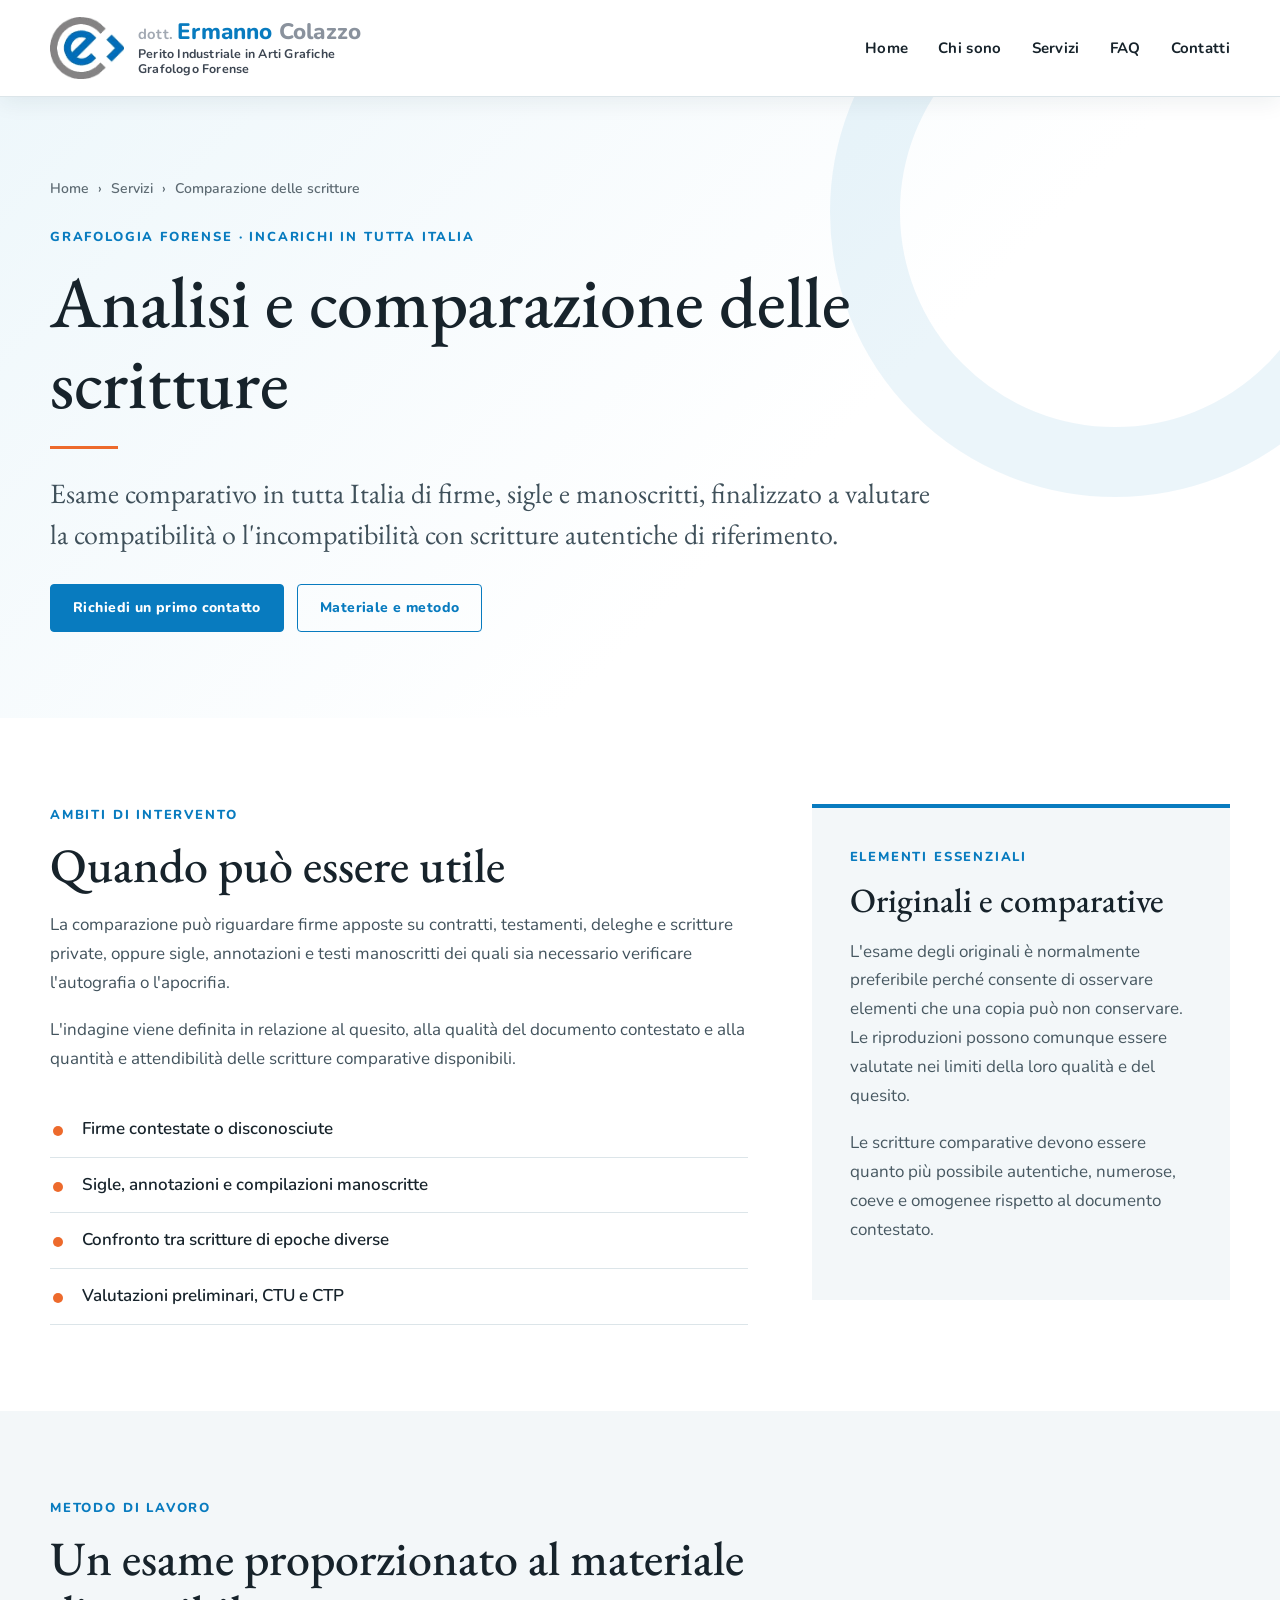
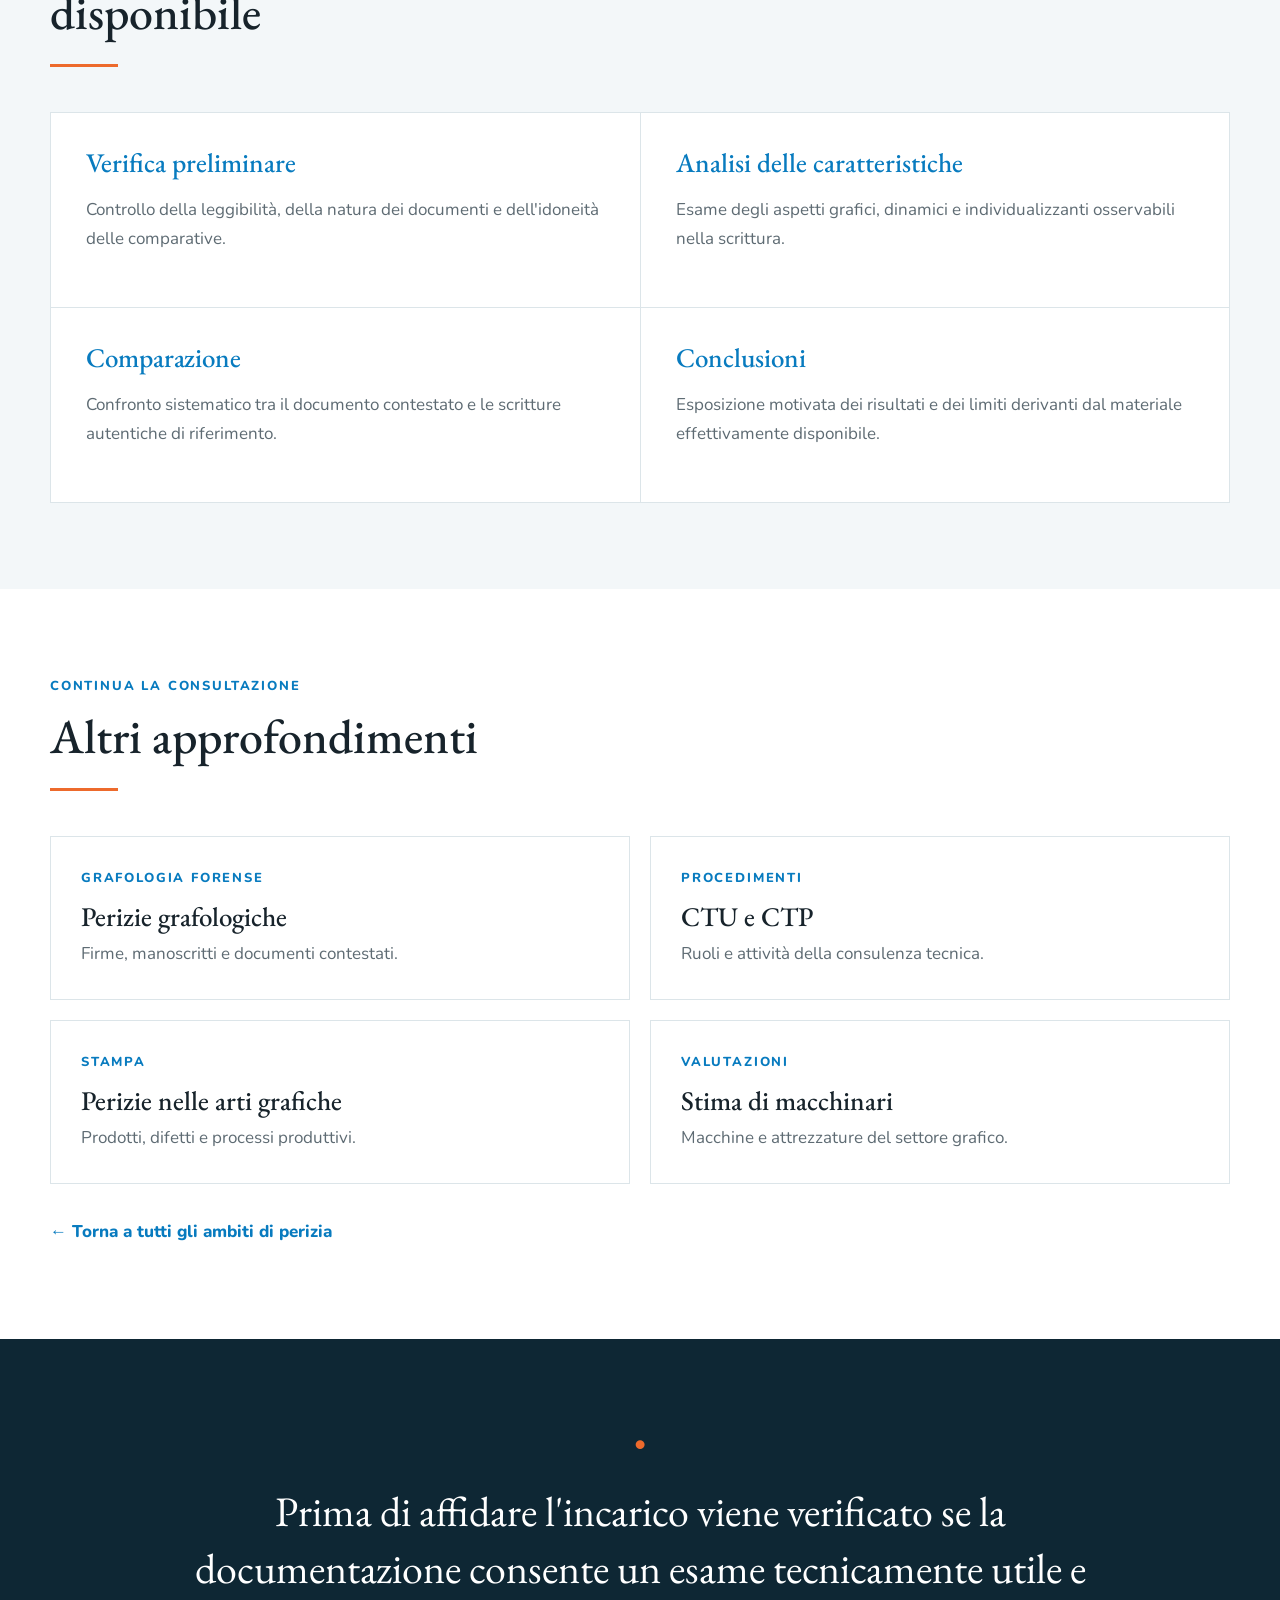
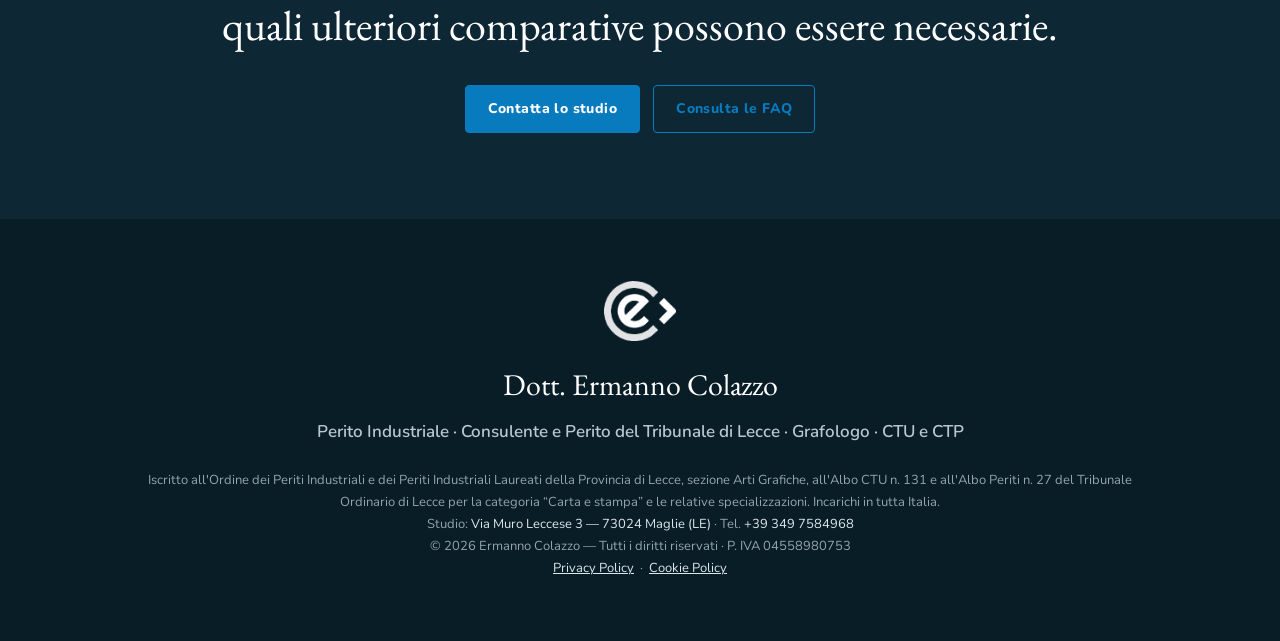
==== comparazione-scritture/index.html @ 45286169 "Aggiorna stile intestazione Comparazione" ====
<!doctype html>
<html lang="it">
<head>
  <meta charset="utf-8">
  <meta name="viewport" content="width=device-width, initial-scale=1">
  <meta name="robots" content="index, follow, max-image-preview:large">
  <title>Analisi e comparazione delle scritture in Italia | Ermanno Colazzo</title>
  <meta name="description" content="Analisi e comparazione di firme, sigle e manoscritti per verificare autografia o apocrifia. Incarichi giudiziari e stragiudiziali in tutta Italia.">
  <link rel="canonical" href="https://www.ermannocolazzo.it/comparazione-scritture/">
  <meta property="og:type" content="website"><meta property="og:site_name" content="Dott. Ermanno Colazzo"><meta property="og:locale" content="it_IT"><meta property="og:title" content="Analisi e comparazione delle scritture | Ermanno Colazzo"><meta property="og:description" content="Analisi di firme, sigle e manoscritti per verificare autografia o apocrifia. Incarichi in tutta Italia."><meta property="og:url" content="https://www.ermannocolazzo.it/comparazione-scritture/"><meta property="og:image" content="https://www.ermannocolazzo.it/social-card.png"><meta property="og:image:width" content="1200"><meta property="og:image:height" content="630"><meta name="twitter:card" content="summary_large_image"><meta name="twitter:title" content="Comparazione delle scritture | Ermanno Colazzo"><meta name="twitter:description" content="Analisi di firme, sigle e manoscritti per incarichi in tutta Italia."><meta name="twitter:image" content="https://www.ermannocolazzo.it/social-card.png">
  <link rel="preconnect" href="https://fonts.googleapis.com">
  <link rel="preconnect" href="https://fonts.gstatic.com" crossorigin>
  <link href="https://fonts.googleapis.com/css2?family=EB+Garamond:ital,wght@0,400;0,500;1,400&amp;family=Nunito:wght@300;400;500;600;700;800&amp;display=swap" rel="stylesheet">
  <link rel="stylesheet" href="/original.css?v=20260805-2">
  <link rel="stylesheet" href="/styles.css?v=20260816-1">

<script type="application/ld+json">
{"@context":"https://schema.org","@type":"Service","@id":"https://www.ermannocolazzo.it/comparazione-scritture/#service","name":"Analisi e comparazione delle scritture","description":"Analisi comparativa della grafia finalizzata all'identificazione dell'autore della scrittura e alla verifica di autografia o apocrifia di firme e manoscritti.","serviceType":"Comparazione delle scritture","provider":{"@id":"https://www.ermannocolazzo.it/#studio"},"areaServed":{"@type":"Country","name":"Italia"},"url":"https://www.ermannocolazzo.it/comparazione-scritture/","availableChannel":{"@type":"ServiceChannel","serviceUrl":"https://www.ermannocolazzo.it/#contatti"}}
</script>
<script type="application/ld+json">
{"@context":"https://schema.org","@type":"BreadcrumbList","itemListElement":[{"@type":"ListItem","position":1,"name":"Home","item":"https://www.ermannocolazzo.it/"},{"@type":"ListItem","position":2,"name":"Servizi","item":"https://www.ermannocolazzo.it/#servizi"},{"@type":"ListItem","position":3,"name":"Comparazione delle scritture","item":"https://www.ermannocolazzo.it/comparazione-scritture/"}]}
</script>
</head>
<body>
  <header id="site-header">
    <div class="container nav">
      <a href="/#home" class="brand">
        <img class="logo-emblem" src="/logo-emblem.png?v=20260805-13" alt="Logo Ermanno Colazzo" width="167" height="140">
        <span class="wordmark"><span class="l1"><span class="d">dott. </span><span class="e">Ermanno </span><span class="c">Colazzo</span></span><span class="l2">Perito Industriale in Arti Grafiche<span class="role-break">Grafologo Forense</span></span></span>
      </a>
      <nav class="menu" aria-label="Navigazione principale"><ul id="navmenu"><li><a href="/#home" onclick="closeMenu()">Home</a></li><li><a href="/#chi-sono" onclick="closeMenu()">Chi sono</a></li><li><a href="/#servizi" onclick="closeMenu()">Servizi</a></li><li><a href="/#faq" onclick="closeMenu()">FAQ</a></li><li><a href="/#contatti" onclick="closeMenu()">Contatti</a></li></ul></nav>
      <button class="menu-btn" type="button" aria-label="Menu" onclick="document.getElementById('navmenu').classList.toggle('open')">☰</button>
    </div>
  </header>

  <main>
    <section class="subpage-hero">
      <div class="container">
        <nav class="breadcrumbs" aria-label="Percorso"><a href="/#home">Home</a><span aria-hidden="true">›</span><a href="/#servizi">Servizi</a><span aria-hidden="true">›</span><span aria-current="page">Comparazione delle scritture</span></nav>
        <span class="kicker">Grafologia forense · Incarichi in tutta Italia</span>
        <h1>Analisi e comparazione delle scritture</h1>
        <div class="divider"></div>
        <p class="lead">Esame comparativo in tutta Italia di firme, sigle e manoscritti, finalizzato a valutare la compatibilità o l'incompatibilità con scritture autentiche di riferimento.</p>
        <div class="cta"><a class="btn solid" href="/#contatti">Richiedi un primo contatto</a><a class="btn" href="#metodo">Materiale e metodo</a></div>
      </div>
    </section>

    <section>
      <div class="container content-grid">
        <article>
          <span class="kicker">Ambiti di intervento</span>
          <h2>Quando può essere utile</h2>
          <p>La comparazione può riguardare firme apposte su contratti, testamenti, deleghe e scritture private, oppure sigle, annotazioni e testi manoscritti dei quali sia necessario verificare l'autografia o l'apocrifia.</p>
          <p>L'indagine viene definita in relazione al quesito, alla qualità del documento contestato e alla quantità e attendibilità delle scritture comparative disponibili.</p>
          <ul class="evidence-list">
            <li>Firme contestate o disconosciute</li>
            <li>Sigle, annotazioni e compilazioni manoscritte</li>
            <li>Confronto tra scritture di epoche diverse</li>
            <li>Valutazioni preliminari, CTU e CTP</li>
          </ul>
        </article>
        <aside class="evidence-box">
          <span class="kicker">Elementi essenziali</span>
          <h2>Originali e comparative</h2>
          <p>L'esame degli originali è normalmente preferibile perché consente di osservare elementi che una copia può non conservare. Le riproduzioni possono comunque essere valutate nei limiti della loro qualità e del quesito.</p>
          <p>Le scritture comparative devono essere quanto più possibile autentiche, numerose, coeve e omogenee rispetto al documento contestato.</p>
        </aside>
      </div>
    </section>

    <section class="alt method-section" id="metodo">
      <div class="container">
        <div class="section-head"><span class="kicker">Metodo di lavoro</span><h2>Un esame proporzionato al materiale disponibile</h2><div class="divider"></div></div>
        <div class="method-list">
          <article class="method-item"><h3>Verifica preliminare</h3><p>Controllo della leggibilità, della natura dei documenti e dell'idoneità delle comparative.</p></article>
          <article class="method-item"><h3>Analisi delle caratteristiche</h3><p>Esame degli aspetti grafici, dinamici e individualizzanti osservabili nella scrittura.</p></article>
          <article class="method-item"><h3>Comparazione</h3><p>Confronto sistematico tra il documento contestato e le scritture autentiche di riferimento.</p></article>
          <article class="method-item"><h3>Conclusioni</h3><p>Esposizione motivata dei risultati e dei limiti derivanti dal materiale effettivamente disponibile.</p></article>
        </div>
      </div>
    </section>

    <section class="related-section">
      <div class="container">
        <div class="section-head"><span class="kicker">Continua la consultazione</span><h2>Altri approfondimenti</h2><div class="divider"></div></div>
        <div class="related-grid">
          <a class="related-card" href="/perizie-grafologiche/"><span class="kicker">Grafologia forense</span><h3>Perizie grafologiche</h3><p>Firme, manoscritti e documenti contestati.</p></a>
          <a class="related-card" href="/ctu-ctp/"><span class="kicker">Procedimenti</span><h3>CTU e CTP</h3><p>Ruoli e attività della consulenza tecnica.</p></a>
          <a class="related-card" href="/perizie-arti-grafiche/"><span class="kicker">Stampa</span><h3>Perizie nelle arti grafiche</h3><p>Prodotti, difetti e processi produttivi.</p></a>
          <a class="related-card" href="/stima-macchinari/"><span class="kicker">Valutazioni</span><h3>Stima di macchinari</h3><p>Macchine e attrezzature del settore grafico.</p></a>
        </div>
        <div class="services-back"><a href="/#servizi">← Torna a tutti gli ambiti di perizia</a></div>
      </div>
    </section>

    <section class="quote">
      <div class="container">
        <span class="q-mark">·</span>
        <blockquote>Prima di affidare l'incarico viene verificato se la documentazione consente un esame tecnicamente utile e quali ulteriori comparative possono essere necessarie.</blockquote>
        <div class="error-links" style="margin-top:30px"><a class="btn solid" href="/#contatti">Contatta lo studio</a><a class="btn" href="/faq/#grafologia">Consulta le FAQ</a></div>
      </div>
    </section>
  </main>

  <footer>
    <div class="container">
      <img class="logo-emblem-w" src="/logo-emblem-white.png?v=20260805-13" alt="Logo Ermanno Colazzo" width="167" height="140">
      <div class="fname">Dott. Ermanno Colazzo</div>
      <div class="frole">Perito Industriale · Consulente e Perito del Tribunale di Lecce · Grafologo · CTU e CTP</div>
      <div class="fnote">Iscritto all'Ordine dei Periti Industriali e dei Periti Industriali Laureati della Provincia di Lecce, sezione Arti Grafiche, all'Albo CTU n. 131 e all'Albo Periti n. 27 del Tribunale Ordinario di Lecce per la categoria “Carta e stampa” e le relative specializzazioni. Incarichi in tutta Italia.<br>Studio: <a href="https://www.google.com/maps/search/?api=1&amp;query=Ermanno%20Colazzo%20grafologo&amp;query_place_id=ChIJiRCCEhYWRBMRFMX5X6p7iag">Via Muro Leccese 3 — 73024 Maglie (LE)</a> · Tel. <a href="tel:+393497584968">+39 349 7584968</a><br>© 2026 Ermanno Colazzo — Tutti i diritti riservati · P. IVA 04558980753<br><a href="/privacy-policy/" style="text-decoration:underline">Privacy Policy</a> &nbsp;·&nbsp; <a href="/cookie-policy/" style="text-decoration:underline">Cookie Policy</a></div>
    </div>
  </footer>
  <script>function closeMenu(){document.getElementById('navmenu').classList.remove('open')}</script>
</body>
</html>
---- original.css ----
/* File di compatibilità: gli stili del sito sono definiti in styles.css. */
---- styles.css ----
:root{--ink:#17232b;--muted:#5e6b73;--blue:#087bbf;--blue-dark:#075f93;--orange:#ed6a2c;--paper:#fff;--soft:#f3f7f9;--line:#dce5e9;--max:1180px}
*{box-sizing:border-box}
html{scroll-behavior:smooth}
body{margin:0;color:var(--ink);background:var(--paper);font-family:"Nunito",Arial,sans-serif;font-size:17px;line-height:1.7}
a{color:inherit;text-decoration:none}
img{display:block;max-width:100%}
.container{width:min(calc(100% - 40px),var(--max));margin-inline:auto}
#site-header{position:sticky;top:0;z-index:20;background:rgba(255,255,255,.97);border-bottom:1px solid var(--line);box-shadow:0 5px 22px rgba(15,42,57,.07)}
.nav{min-height:96px;display:flex;align-items:center;justify-content:space-between;gap:28px}
.brand{display:flex;align-items:center;gap:14px;min-width:0}
.logo-emblem{width:74px;height:auto}
.wordmark{display:flex;flex-direction:column;font-family:"Nunito",Arial,sans-serif;line-height:1.12}
.wordmark .l1{font-family:"Nunito",Arial,sans-serif;font-size:clamp(.98rem,3vw,1.4rem);font-weight:800;letter-spacing:.2px;white-space:nowrap}
.wordmark .l1 .d{color:#a2a9b3;font-weight:700;font-size:.66em}
.wordmark .l1 .e{color:var(--blue)}
.wordmark .l1 .c{color:#8a929d}
.wordmark .l2{margin-top:2px;font-family:"Nunito",Arial,sans-serif;color:#3d4652;font-size:clamp(.6rem,1.7vw,.78rem);font-weight:700;letter-spacing:.2px;line-height:1.2;text-transform:none;white-space:normal;max-width:250px}
.wordmark .role-break{display:block}
.menu ul{display:flex;align-items:center;gap:30px;margin:0;padding:0;list-style:none}
.menu a{font-size:15px;font-weight:700;letter-spacing:.02em}
.menu a:hover{color:var(--blue)}
.menu-btn{display:none;border:1px solid var(--line);border-radius:8px;background:#fff;color:var(--ink);font-size:24px;line-height:1;padding:9px 12px}
main section{padding:86px 0}
.subpage-hero{position:relative;overflow:hidden;padding:80px 0 86px;background:linear-gradient(135deg,#eef7fb 0%,#fff 62%)}
.subpage-hero:after{content:"";position:absolute;right:-120px;top:-170px;width:430px;height:430px;border:70px solid rgba(8,123,191,.08);border-radius:50%}
.subpage-hero .container{position:relative;z-index:1}
.breadcrumbs{display:flex;flex-wrap:wrap;align-items:center;gap:9px;margin-bottom:25px;color:var(--muted);font-size:14px;font-weight:600}
.breadcrumbs a:hover{color:var(--blue)}
.kicker{display:block;margin-bottom:13px;color:var(--blue);font-size:13px;font-weight:800;letter-spacing:.14em;text-transform:uppercase}
h1,h2,h3{margin:0 0 18px;font-family:"EB Garamond",Georgia,serif;font-weight:500;line-height:1.12}
h1{max-width:900px;font-size:clamp(43px,6vw,72px)}
h2{font-size:clamp(32px,4vw,48px)}
h3{font-size:27px}
p{margin:0 0 18px}
.lead{max-width:890px;color:#3f505a;font-family:"EB Garamond",Georgia,serif;font-size:clamp(21px,2.4vw,28px);line-height:1.45}
.divider{width:68px;height:3px;margin:24px 0;background:var(--orange)}
.cta,.error-links{display:flex;flex-wrap:wrap;gap:13px;margin-top:30px}
.btn{display:inline-flex;align-items:center;justify-content:center;min-height:48px;padding:11px 22px;border:1px solid var(--blue);border-radius:4px;color:var(--blue);font-size:14px;font-weight:800;letter-spacing:.03em}
.btn:hover,.btn.solid{background:var(--blue);color:#fff}
.btn.solid:hover{background:var(--blue-dark)}
.content-grid{display:grid;grid-template-columns:minmax(0,1.25fr) minmax(300px,.75fr);gap:64px;align-items:start}
.content-grid article>p{color:#42535d}
.evidence-list{margin:28px 0 0;padding:0;list-style:none}
.evidence-list li{position:relative;margin:0;padding:13px 0 13px 32px;border-bottom:1px solid var(--line);font-weight:600}
.evidence-list li:before{content:"";position:absolute;left:3px;top:24px;width:10px;height:10px;border-radius:50%;background:var(--orange)}
.evidence-box{padding:38px;background:var(--soft);border-top:4px solid var(--blue)}
.evidence-box h2{font-size:34px}
.evidence-box p{color:#475861}
.alt{background:var(--soft)}
.section-head{max-width:770px;margin-bottom:45px}
.method-list{display:grid;grid-template-columns:repeat(2,minmax(0,1fr));gap:1px;background:var(--line);border:1px solid var(--line)}
.method-item{padding:35px;background:#fff}
.method-item h3{color:var(--blue)}
.method-item p{color:var(--muted)}
.related-section{padding-bottom:92px}
.related-grid{display:grid;grid-template-columns:repeat(2,minmax(0,1fr));gap:20px}
.related-card{display:block;padding:30px;border:1px solid var(--line);background:#fff;transition:transform .2s,border-color .2s,box-shadow .2s}
.related-card:hover{transform:translateY(-3px);border-color:#9fc9df;box-shadow:0 14px 30px rgba(20,62,83,.1)}
.related-card h3{margin-bottom:8px}
.related-card p{margin:0;color:var(--muted)}
.services-back{margin-top:34px;color:var(--blue);font-weight:800}
.quote{background:#0e2734;color:#fff;text-align:center}
.quote .container{max-width:900px}
.q-mark{display:block;color:var(--orange);font-family:Georgia,serif;font-size:75px;line-height:.5}
blockquote{margin:22px auto 0;font-family:"EB Garamond",Georgia,serif;font-size:clamp(27px,3.4vw,42px);line-height:1.35}
.quote .error-links{justify-content:center}
footer{padding:62px 0;background:#091d27;color:#dce7ec;text-align:center}
.logo-emblem-w{width:72px;height:auto;margin:0 auto 18px}
.fname{font-family:"EB Garamond",Georgia,serif;font-size:30px;color:#fff}
.frole{margin:8px auto 22px;color:#b8c8d0;font-weight:600}
.fnote{max-width:1000px;margin:auto;color:#91a5af;font-size:13px;line-height:1.7}
.fnote a{color:#dce7ec}
@media(max-width:820px){
  .nav{min-height:82px}.logo-emblem{width:58px}.wordmark .l1{font-size:22px}.wordmark .l2{font-size:10px}
  .menu-btn{display:block}.menu ul{display:none;position:absolute;left:0;right:0;top:82px;padding:18px 20px 24px;background:#fff;border-bottom:1px solid var(--line);box-shadow:0 16px 24px rgba(15,42,57,.1)}.menu ul.open{display:grid;gap:0}.menu li a{display:block;padding:11px 0;border-bottom:1px solid var(--line)}
  main section{padding:64px 0}.subpage-hero{padding:55px 0 65px}.content-grid{grid-template-columns:1fr;gap:38px}.method-list,.related-grid{grid-template-columns:1fr}.evidence-box{padding:28px}
}
@media(max-width:480px){.container{width:min(calc(100% - 28px),var(--max))}.wordmark .l2{display:block;font-size:.62rem}.logo-emblem{width:52px}.wordmark .l1{font-size:20px}h1{font-size:40px}.cta{align-items:stretch;flex-direction:column}.btn{width:100%}}
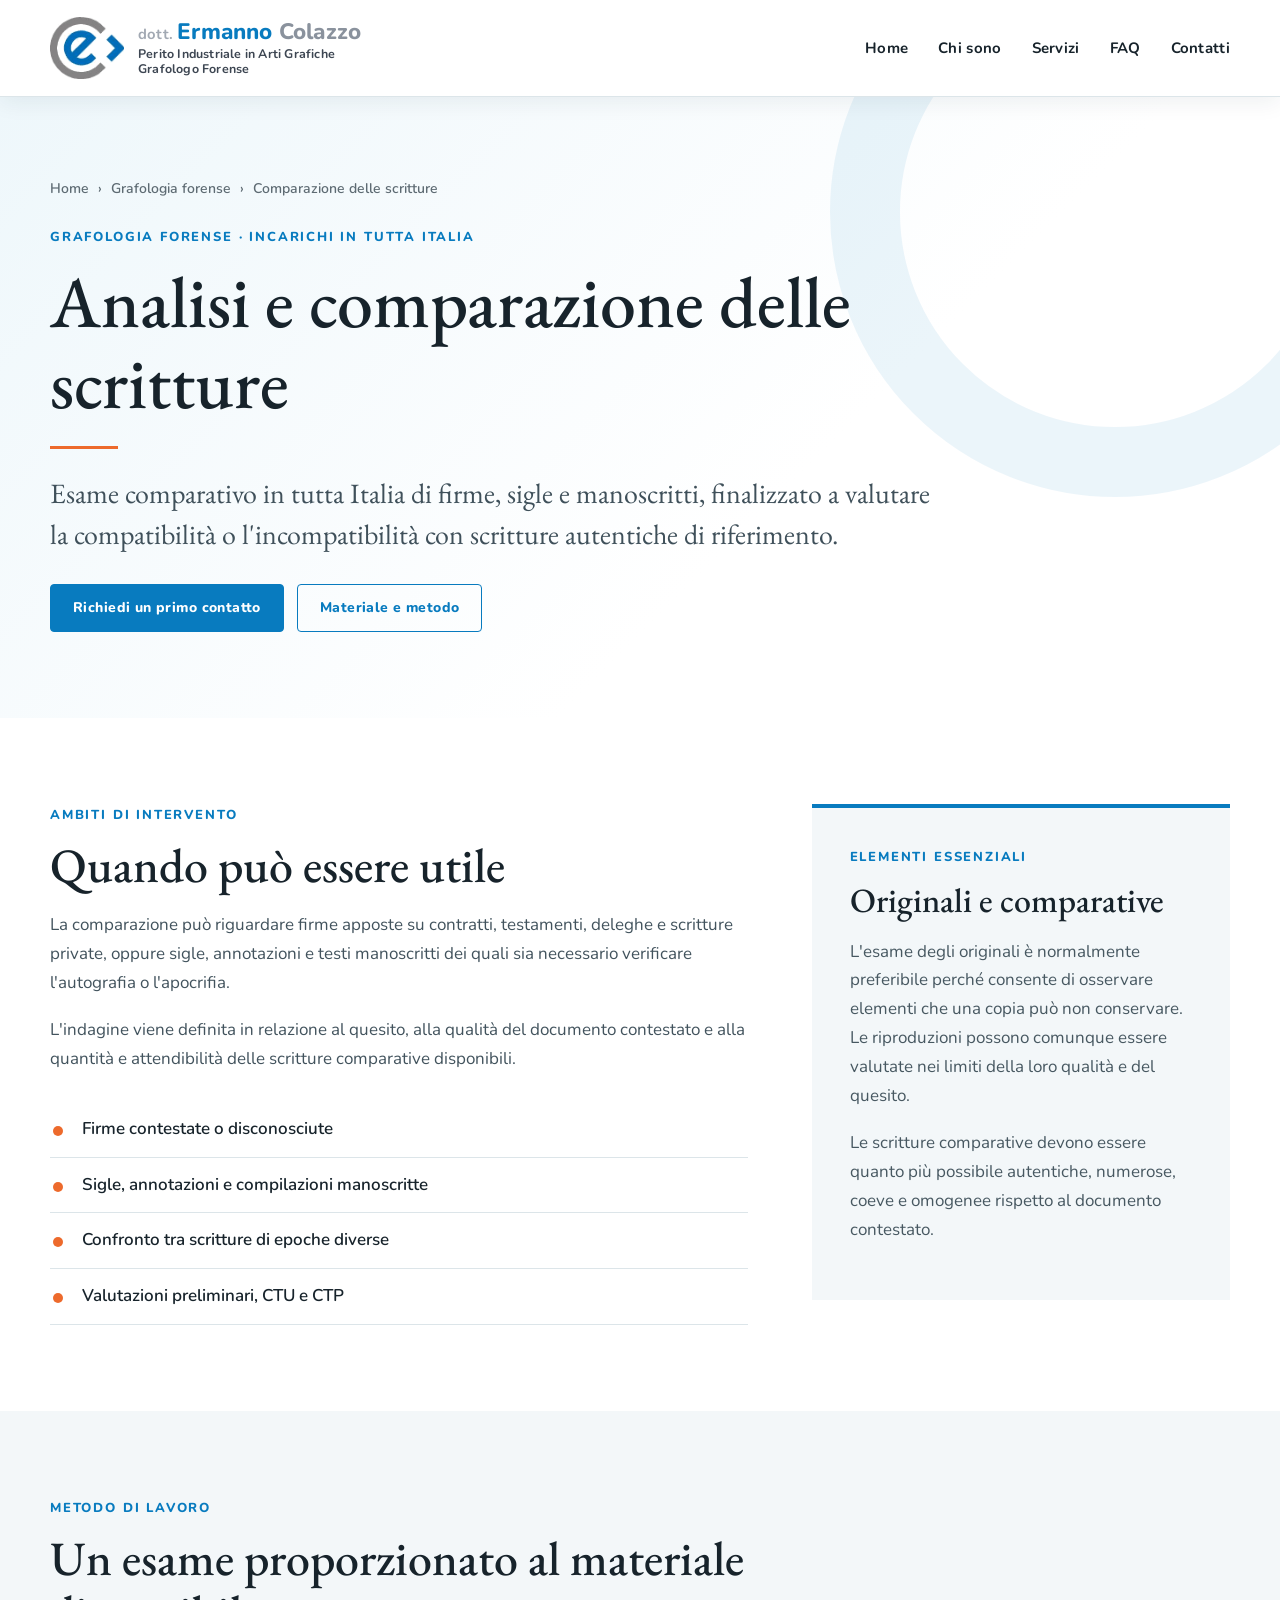
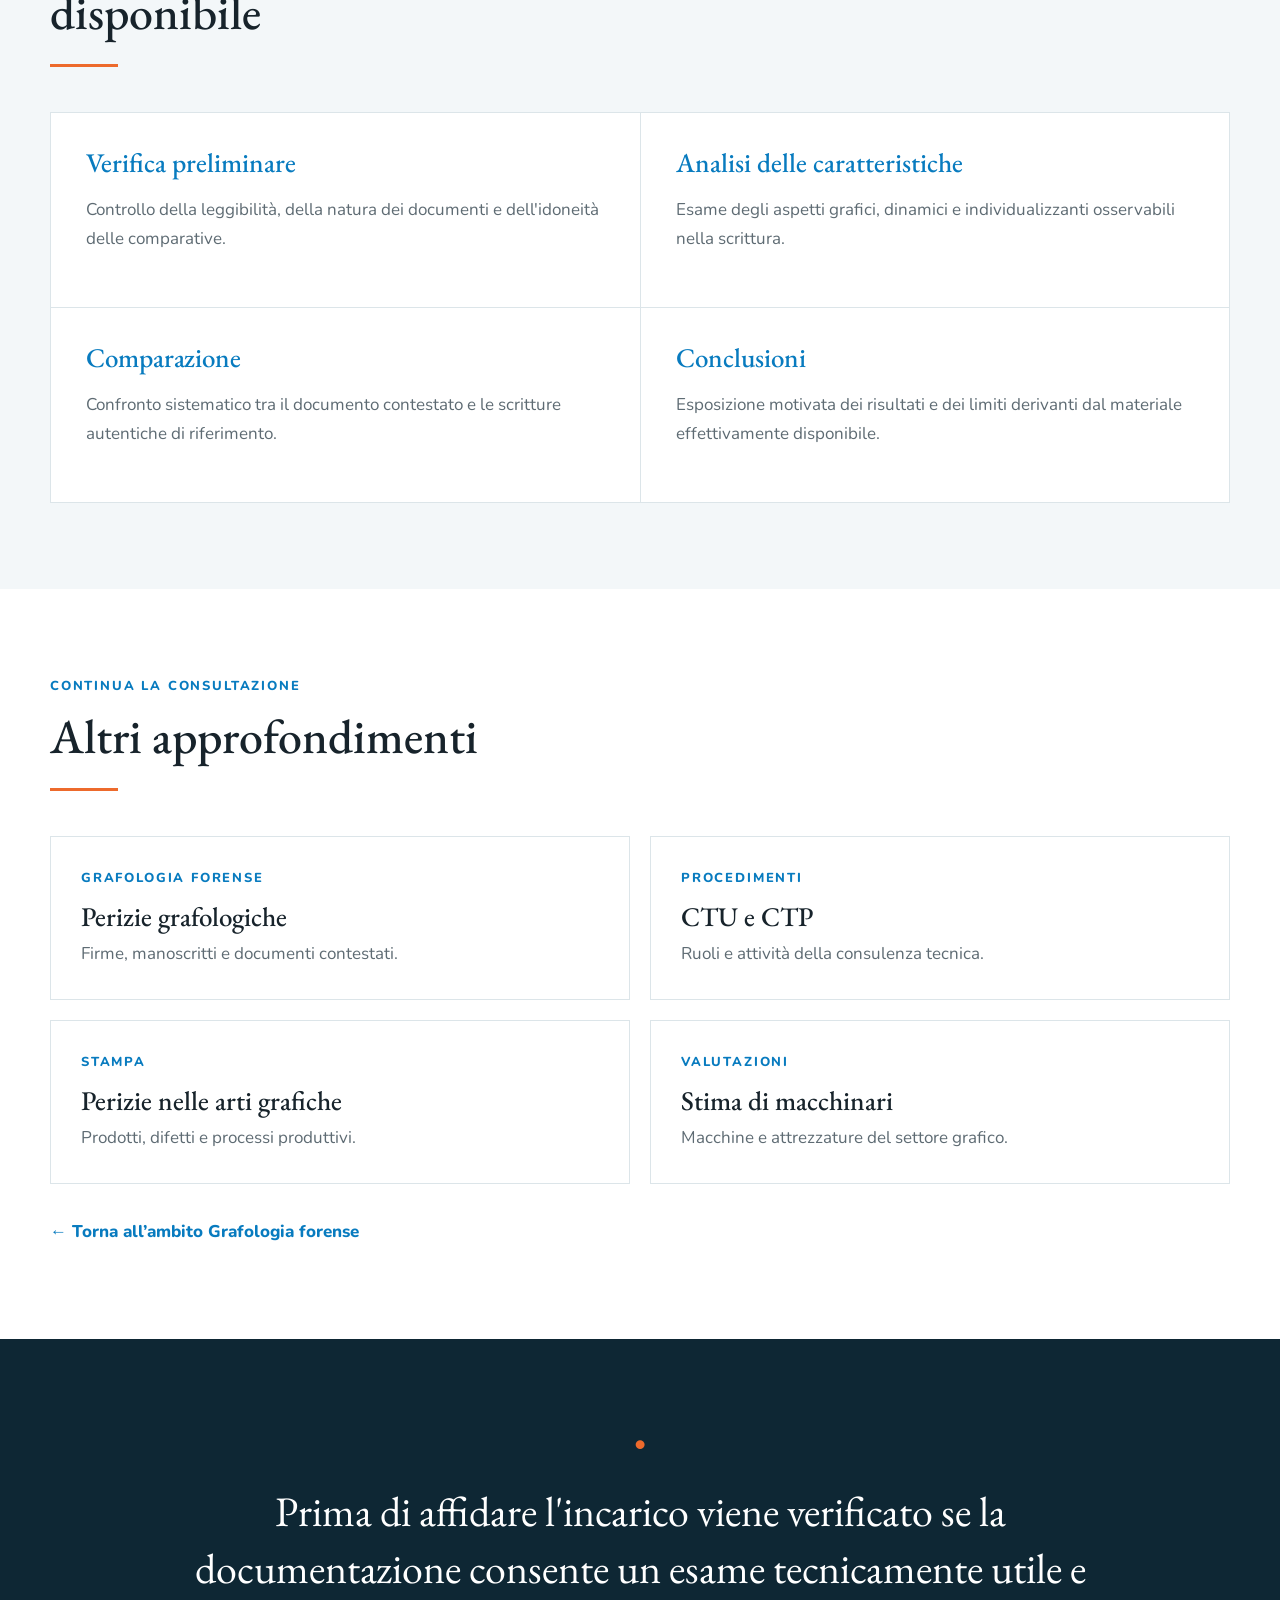
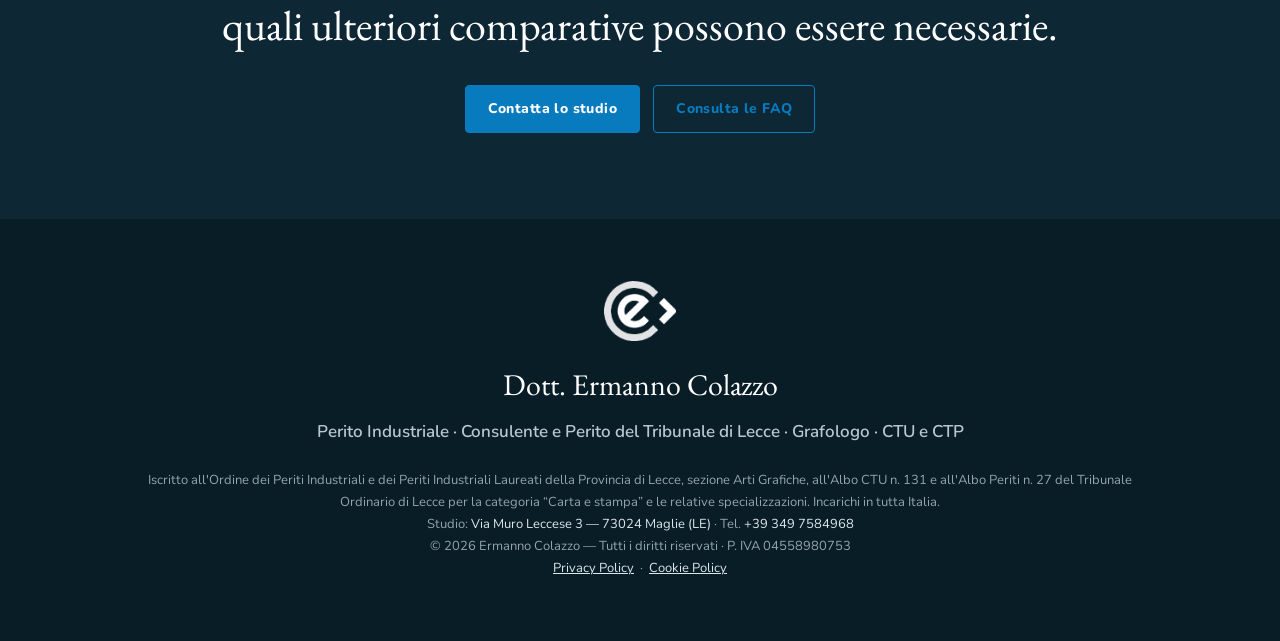
==== commit db341072: "Uniforma il ritorno alla Grafologia forense" ====
--- a/comparazione-scritture/index.html
+++ b/comparazione-scritture/index.html
@@ -18,7 +18,7 @@
 {"@context":"https://schema.org","@type":"Service","@id":"https://www.ermannocolazzo.it/comparazione-scritture/#service","name":"Analisi e comparazione delle scritture","description":"Analisi comparativa della grafia finalizzata all'identificazione dell'autore della scrittura e alla verifica di autografia o apocrifia di firme e manoscritti.","serviceType":"Comparazione delle scritture","provider":{"@id":"https://www.ermannocolazzo.it/#studio"},"areaServed":{"@type":"Country","name":"Italia"},"url":"https://www.ermannocolazzo.it/comparazione-scritture/","availableChannel":{"@type":"ServiceChannel","serviceUrl":"https://www.ermannocolazzo.it/#contatti"}}
 </script>
 <script type="application/ld+json">
-{"@context":"https://schema.org","@type":"BreadcrumbList","itemListElement":[{"@type":"ListItem","position":1,"name":"Home","item":"https://www.ermannocolazzo.it/"},{"@type":"ListItem","position":2,"name":"Servizi","item":"https://www.ermannocolazzo.it/#servizi"},{"@type":"ListItem","position":3,"name":"Comparazione delle scritture","item":"https://www.ermannocolazzo.it/comparazione-scritture/"}]}
+{"@context":"https://schema.org","@type":"BreadcrumbList","itemListElement":[{"@type":"ListItem","position":1,"name":"Home","item":"https://www.ermannocolazzo.it/"},{"@type":"ListItem","position":2,"name":"Grafologia forense","item":"https://www.ermannocolazzo.it/perizie-grafologiche/"},{"@type":"ListItem","position":3,"name":"Comparazione delle scritture","item":"https://www.ermannocolazzo.it/comparazione-scritture/"}]}
 </script>
 </head>
 <body>
@@ -36,7 +36,7 @@
   <main>
     <section class="subpage-hero">
       <div class="container">
-        <nav class="breadcrumbs" aria-label="Percorso"><a href="/#home">Home</a><span aria-hidden="true">›</span><a href="/#servizi">Servizi</a><span aria-hidden="true">›</span><span aria-current="page">Comparazione delle scritture</span></nav>
+        <nav class="breadcrumbs" aria-label="Percorso"><a href="/#home">Home</a><span aria-hidden="true">›</span><a href="/perizie-grafologiche/">Grafologia forense</a><span aria-hidden="true">›</span><span aria-current="page">Comparazione delle scritture</span></nav>
         <span class="kicker">Grafologia forense · Incarichi in tutta Italia</span>
         <h1>Analisi e comparazione delle scritture</h1>
         <div class="divider"></div>
@@ -89,7 +89,7 @@
           <a class="related-card" href="/perizie-arti-grafiche/"><span class="kicker">Stampa</span><h3>Perizie nelle arti grafiche</h3><p>Prodotti, difetti e processi produttivi.</p></a>
           <a class="related-card" href="/stima-macchinari/"><span class="kicker">Valutazioni</span><h3>Stima di macchinari</h3><p>Macchine e attrezzature del settore grafico.</p></a>
         </div>
-        <div class="services-back"><a href="/#servizi">← Torna a tutti gli ambiti di perizia</a></div>
+        <div class="services-back"><a href="/perizie-grafologiche/">← Torna all’ambito Grafologia forense</a></div>
       </div>
     </section>
 
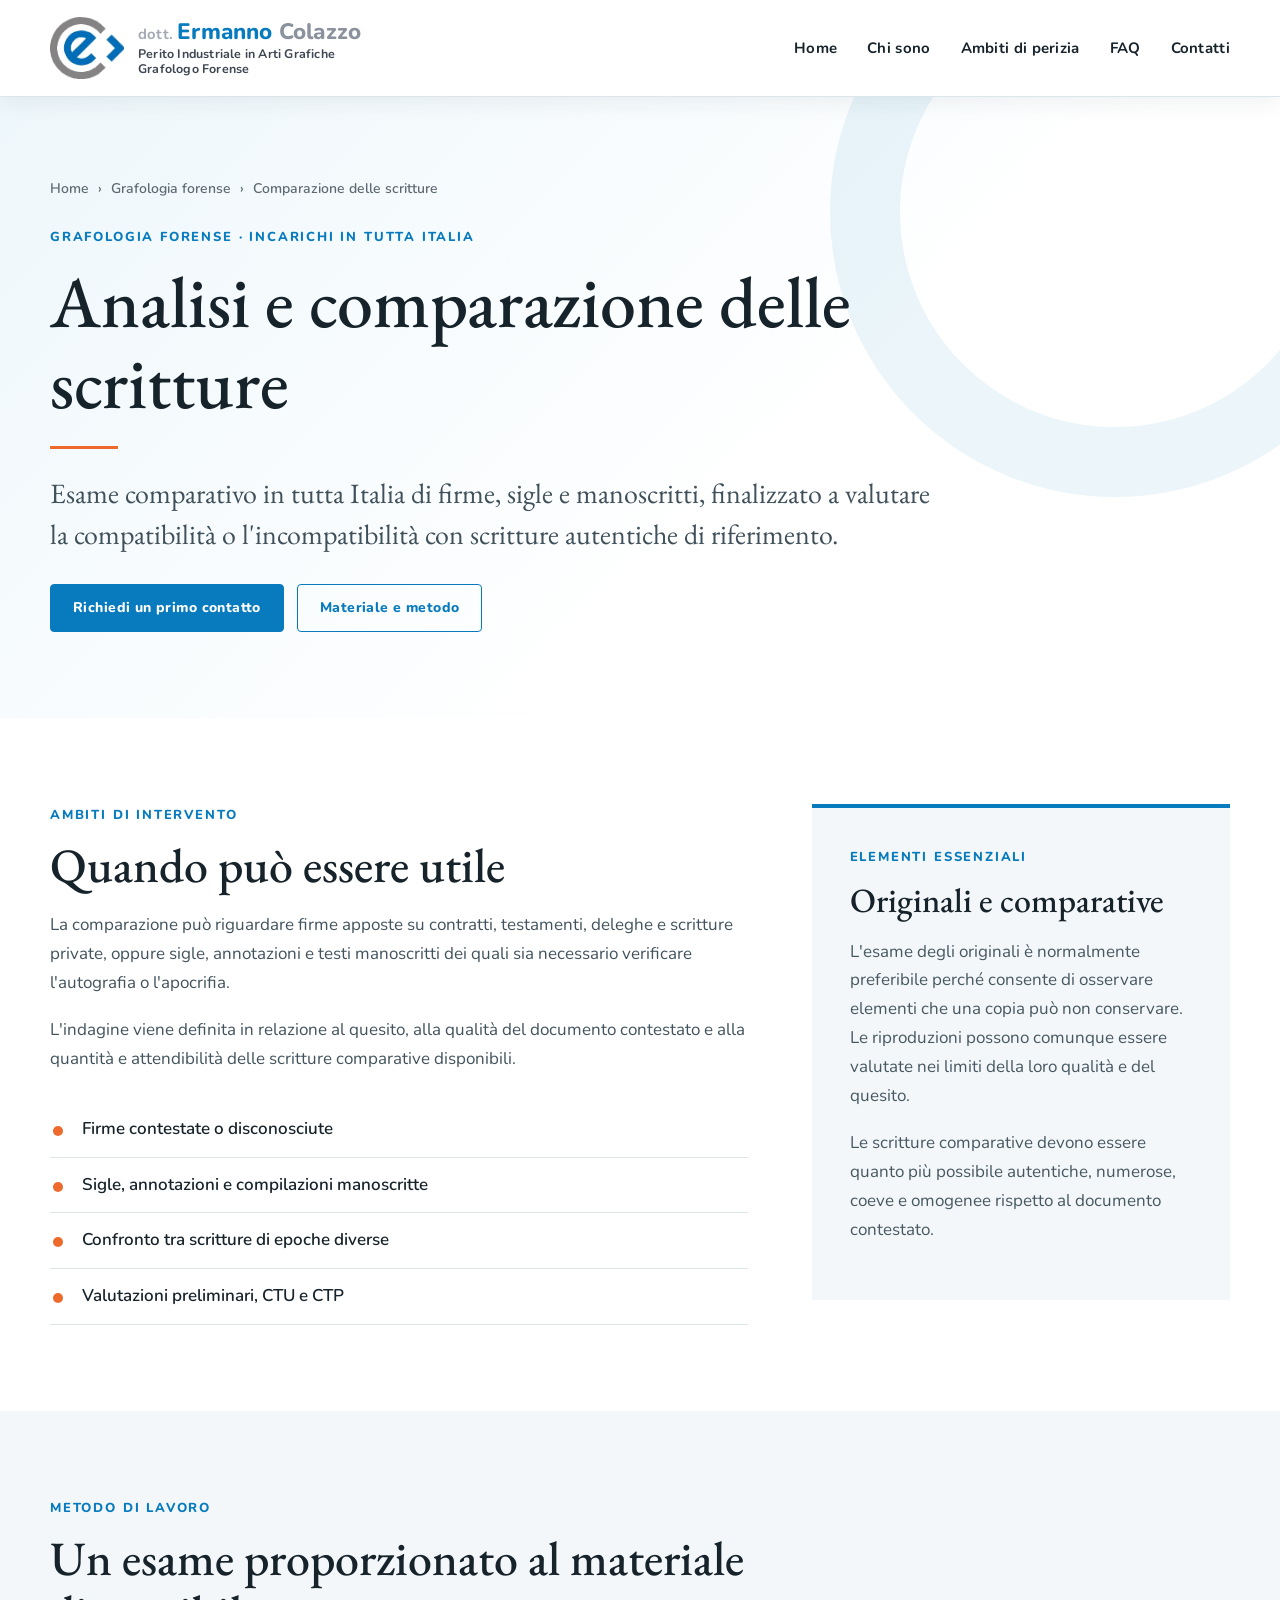
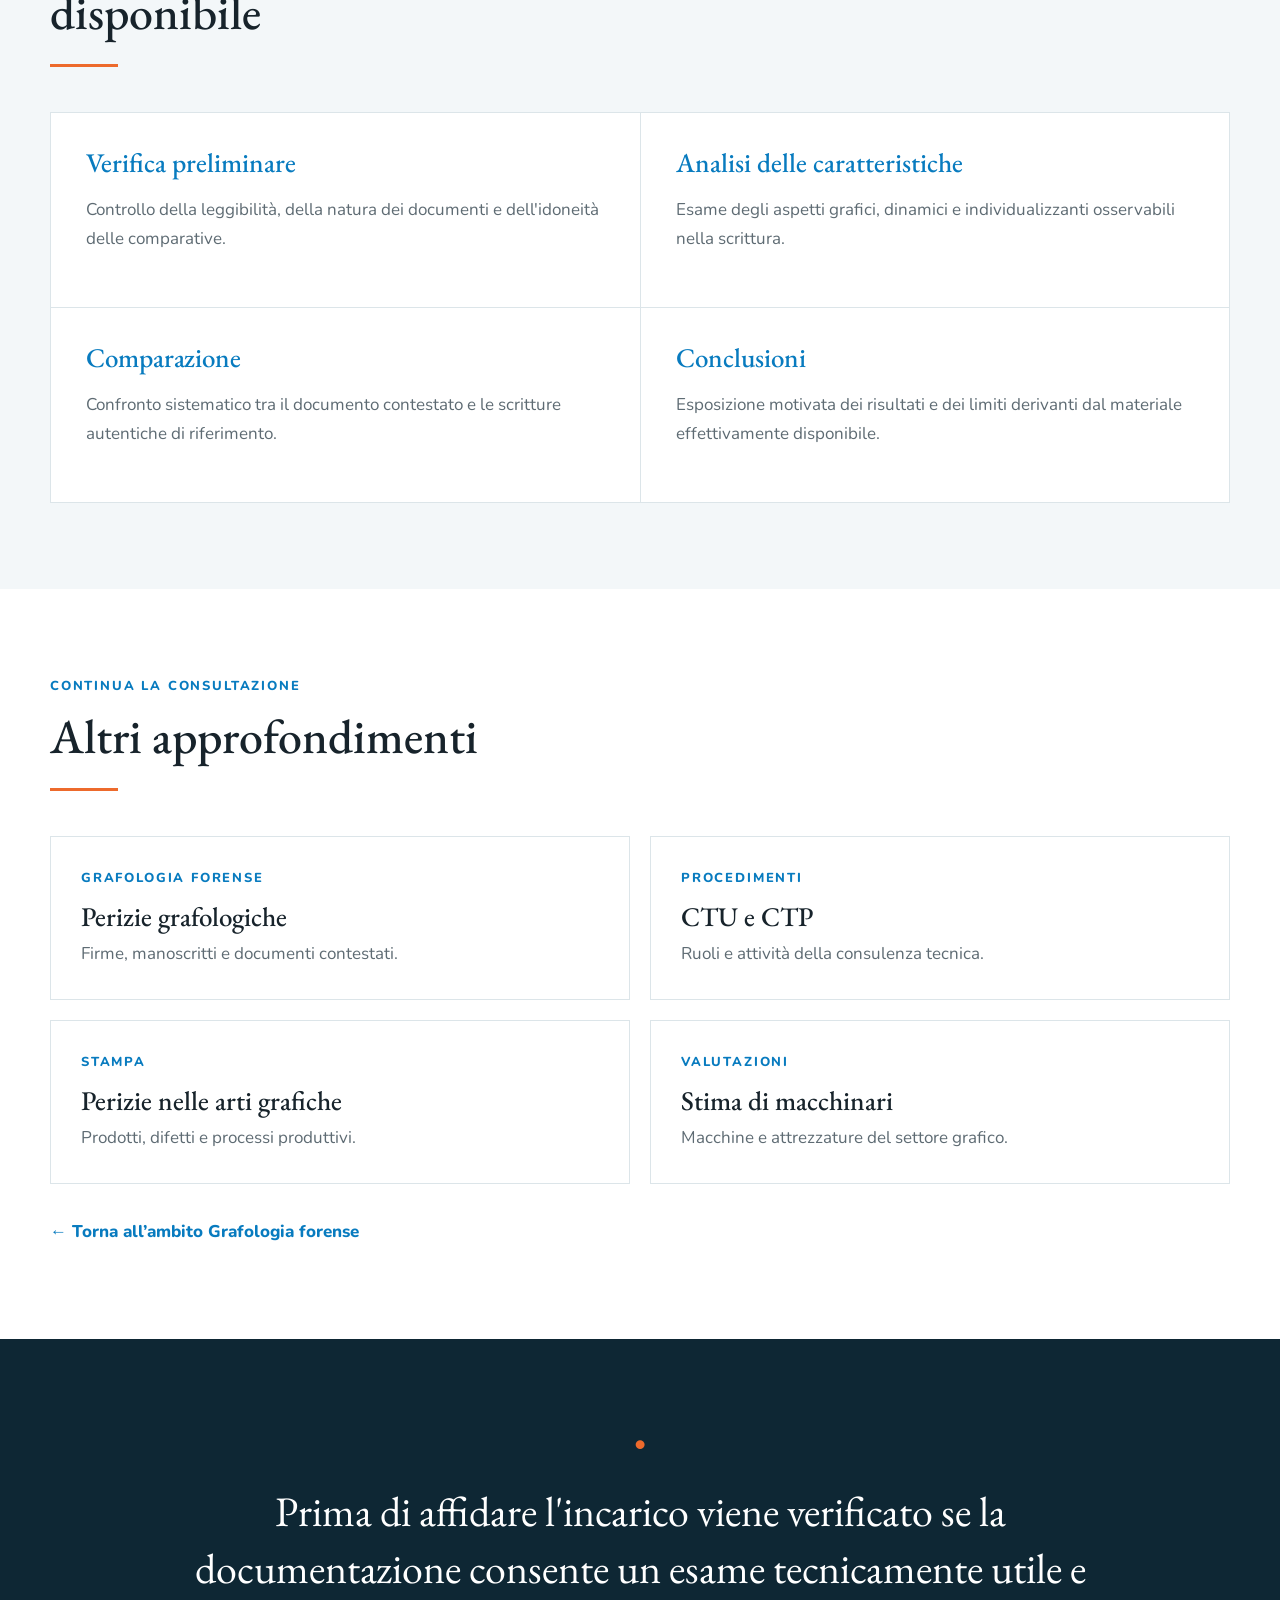
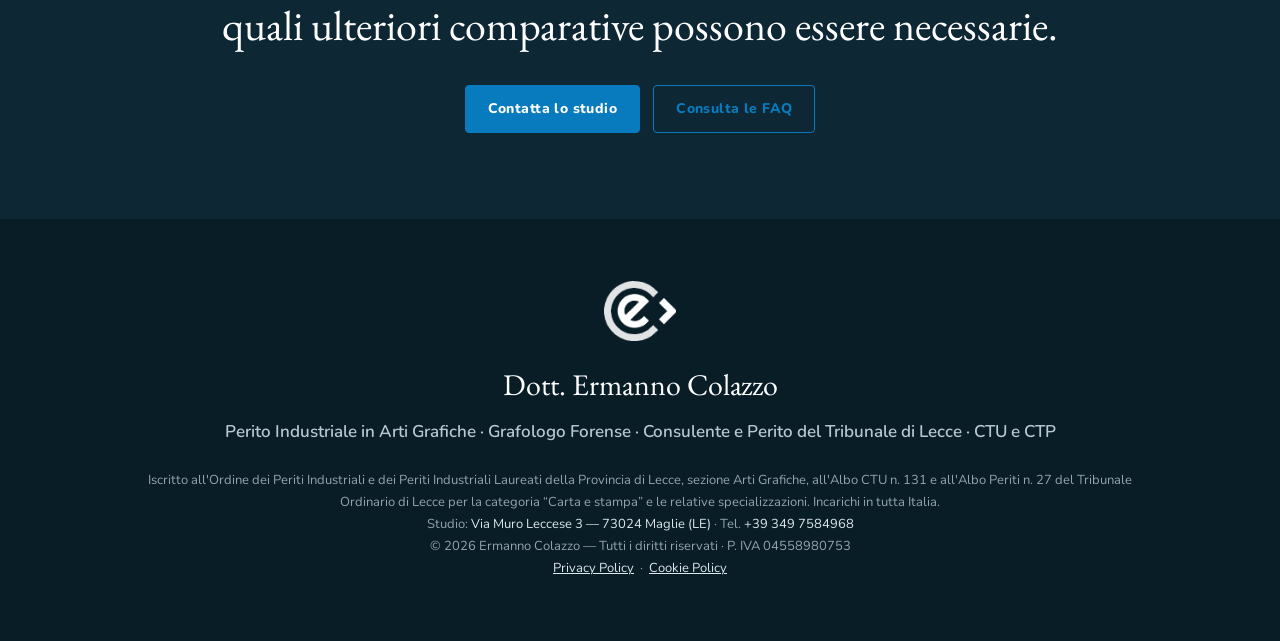
==== commit cbd70393: "Uniforma la navigazione nella pagina comparazione" ====
--- a/comparazione-scritture/index.html
+++ b/comparazione-scritture/index.html
@@ -28,7 +28,7 @@
         <img class="logo-emblem" src="/logo-emblem.png?v=20260805-13" alt="Logo Ermanno Colazzo" width="167" height="140">
         <span class="wordmark"><span class="l1"><span class="d">dott. </span><span class="e">Ermanno </span><span class="c">Colazzo</span></span><span class="l2">Perito Industriale in Arti Grafiche<span class="role-break">Grafologo Forense</span></span></span>
       </a>
-      <nav class="menu" aria-label="Navigazione principale"><ul id="navmenu"><li><a href="/#home" onclick="closeMenu()">Home</a></li><li><a href="/#chi-sono" onclick="closeMenu()">Chi sono</a></li><li><a href="/#servizi" onclick="closeMenu()">Servizi</a></li><li><a href="/#faq" onclick="closeMenu()">FAQ</a></li><li><a href="/#contatti" onclick="closeMenu()">Contatti</a></li></ul></nav>
+      <nav class="menu" aria-label="Navigazione principale"><ul id="navmenu"><li><a href="/#home" onclick="closeMenu()">Home</a></li><li><a href="/#chi-sono" onclick="closeMenu()">Chi sono</a></li><li><a href="/#ambiti-principali" onclick="closeMenu()">Ambiti di perizia</a></li><li><a href="/#faq" onclick="closeMenu()">FAQ</a></li><li><a href="/#contatti" onclick="closeMenu()">Contatti</a></li></ul></nav>
       <button class="menu-btn" type="button" aria-label="Menu" onclick="document.getElementById('navmenu').classList.toggle('open')">☰</button>
     </div>
   </header>
@@ -106,7 +106,7 @@
     <div class="container">
       <img class="logo-emblem-w" src="/logo-emblem-white.png?v=20260805-13" alt="Logo Ermanno Colazzo" width="167" height="140">
       <div class="fname">Dott. Ermanno Colazzo</div>
-      <div class="frole">Perito Industriale · Consulente e Perito del Tribunale di Lecce · Grafologo · CTU e CTP</div>
+      <div class="frole">Perito Industriale in Arti Grafiche · Grafologo Forense · Consulente e Perito del Tribunale di Lecce · CTU e CTP</div>
       <div class="fnote">Iscritto all'Ordine dei Periti Industriali e dei Periti Industriali Laureati della Provincia di Lecce, sezione Arti Grafiche, all'Albo CTU n. 131 e all'Albo Periti n. 27 del Tribunale Ordinario di Lecce per la categoria “Carta e stampa” e le relative specializzazioni. Incarichi in tutta Italia.<br>Studio: <a href="https://www.google.com/maps/search/?api=1&amp;query=Ermanno%20Colazzo%20grafologo&amp;query_place_id=ChIJiRCCEhYWRBMRFMX5X6p7iag">Via Muro Leccese 3 — 73024 Maglie (LE)</a> · Tel. <a href="tel:+393497584968">+39 349 7584968</a><br>© 2026 Ermanno Colazzo — Tutti i diritti riservati · P. IVA 04558980753<br><a href="/privacy-policy/" style="text-decoration:underline">Privacy Policy</a> &nbsp;·&nbsp; <a href="/cookie-policy/" style="text-decoration:underline">Cookie Policy</a></div>
     </div>
   </footer>
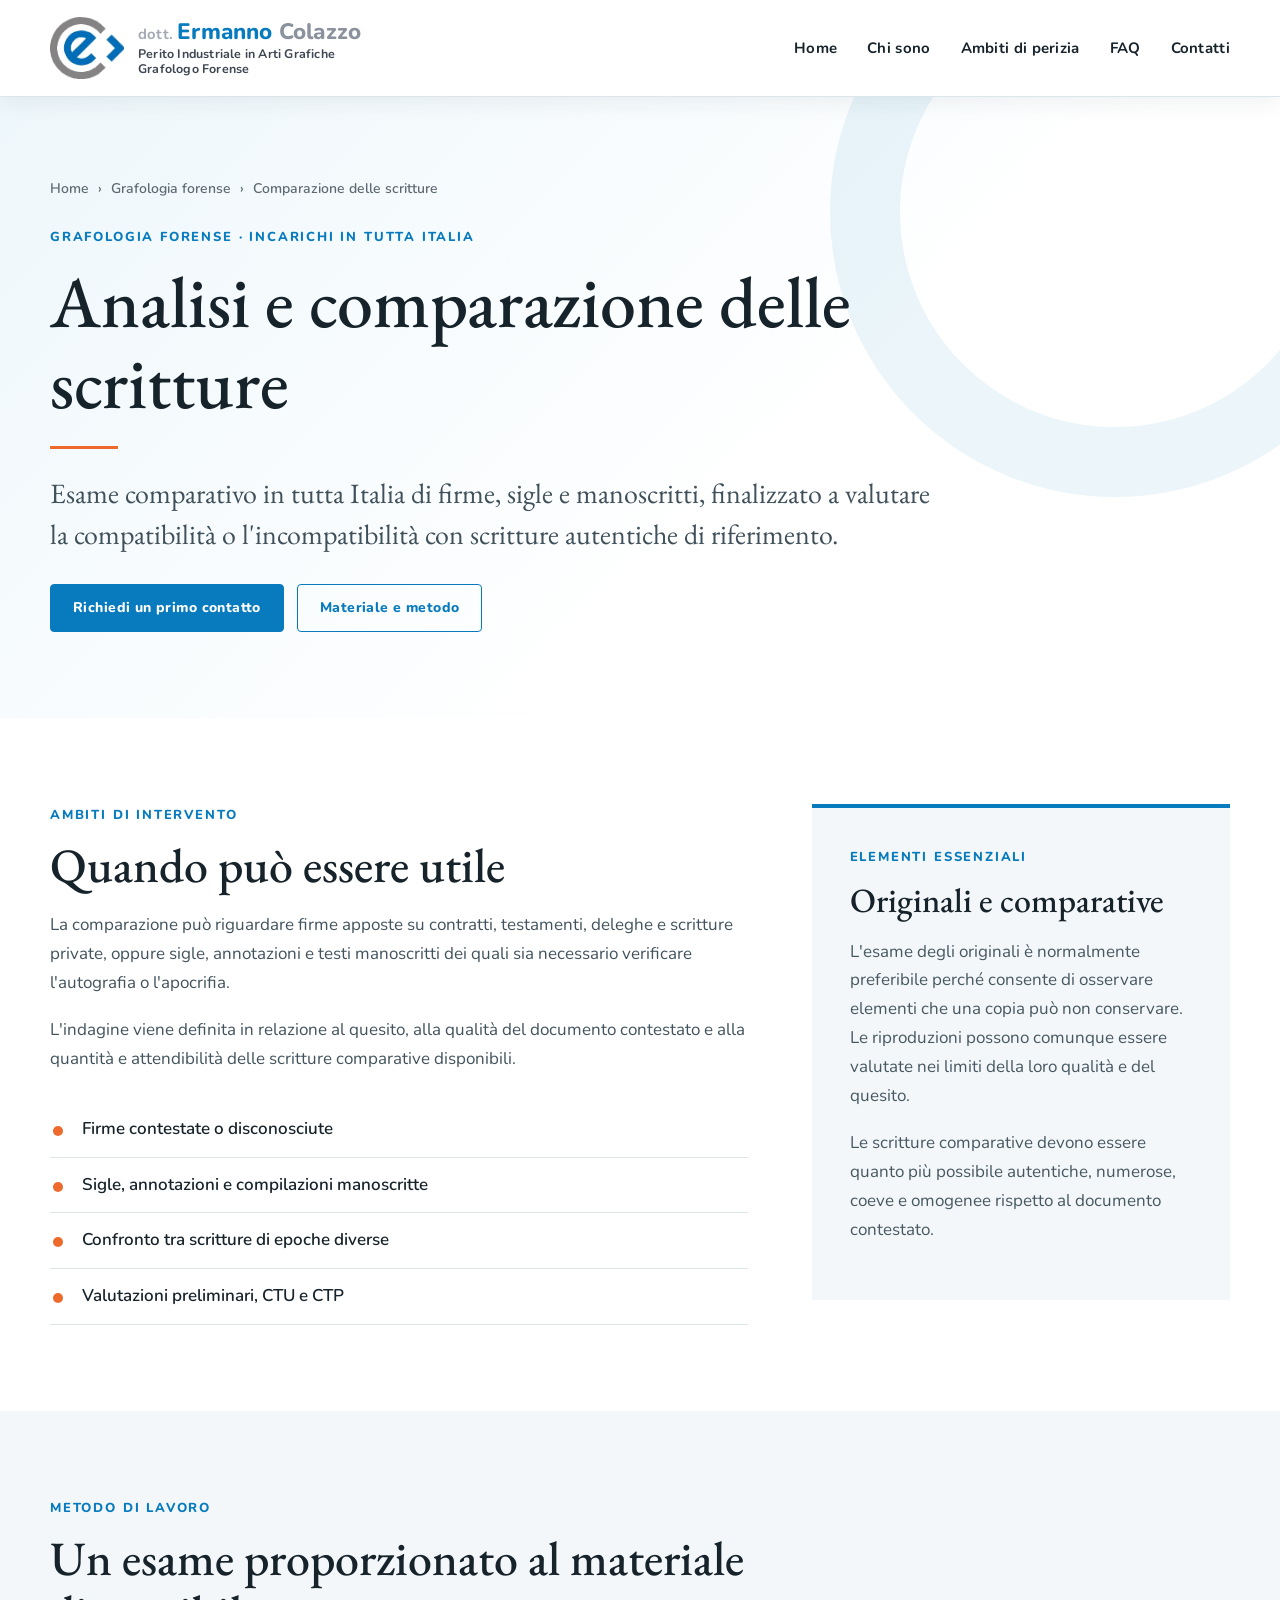
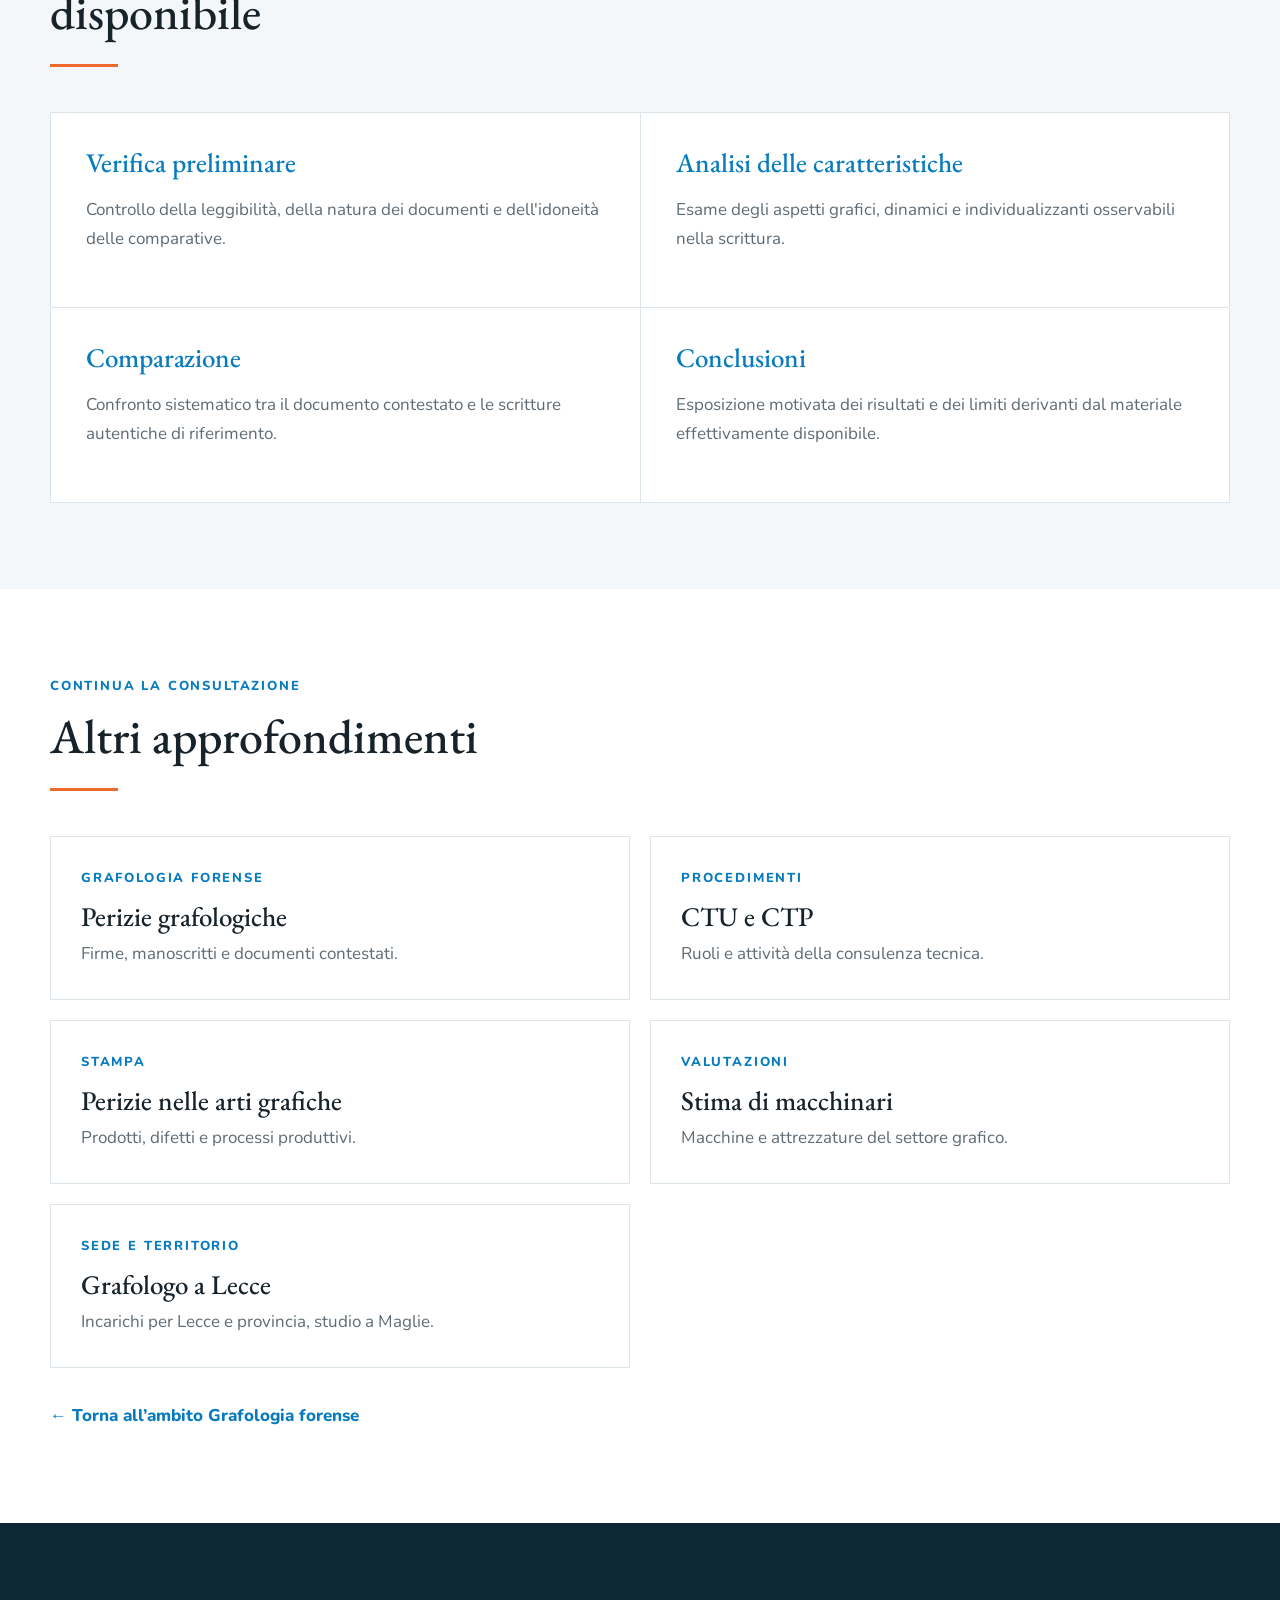
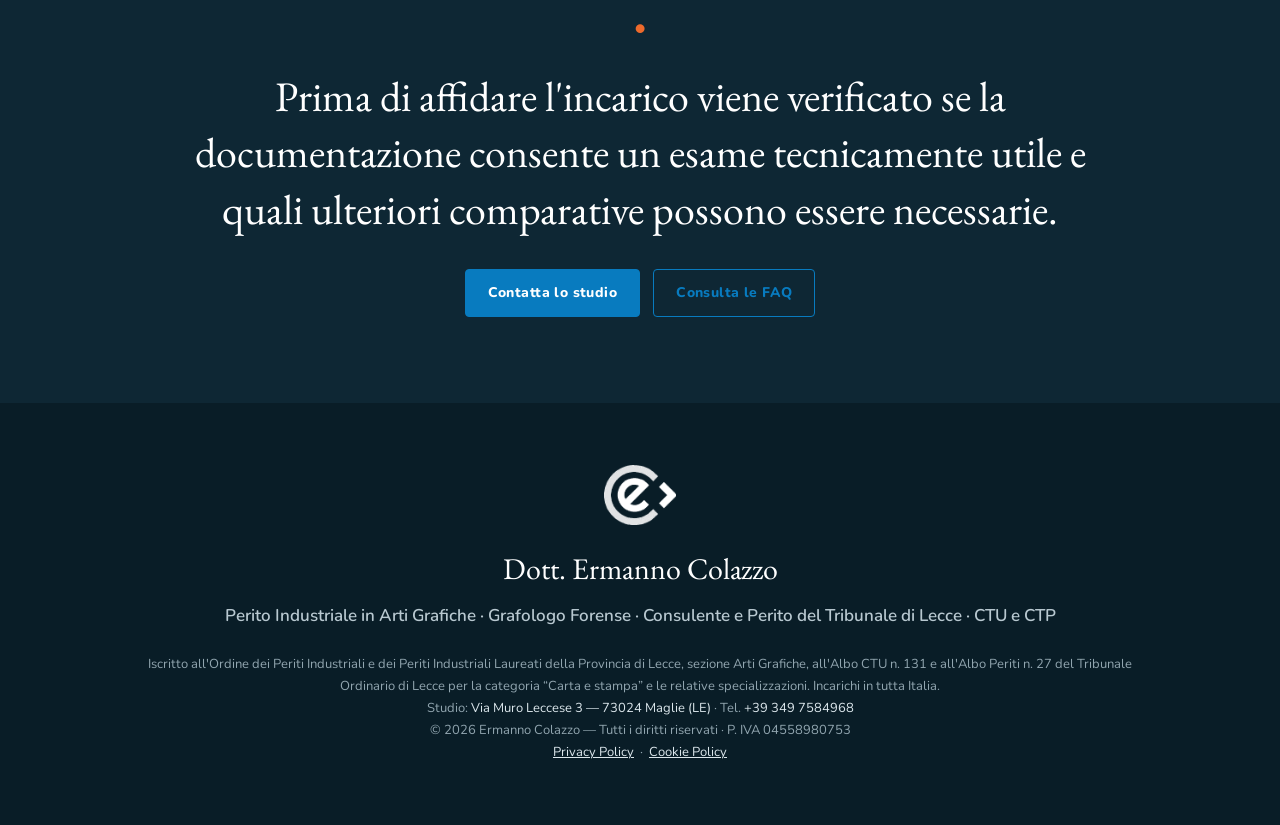
==== commit 05ca4eb4: "SEO primo livello: snippet, redirect, font, link interni Interventi derivati dall'audit su Search Co" ====
--- a/comparazione-scritture/index.html
+++ b/comparazione-scritture/index.html
@@ -4,14 +4,13 @@
   <meta charset="utf-8">
   <meta name="viewport" content="width=device-width, initial-scale=1">
   <meta name="robots" content="index, follow, max-image-preview:large">
-  <title>Analisi e comparazione delle scritture in Italia | Ermanno Colazzo</title>
-  <meta name="description" content="Analisi e comparazione di firme, sigle e manoscritti per verificare autografia o apocrifia. Incarichi giudiziari e stragiudiziali in tutta Italia.">
+  <title>Comparazione di scritture e firme: autentiche o false | CTU</title>
+  <meta name="description" content="Verifica se una firma o uno scritto è autografo o falso. Perizia di comparazione per cause civili e penali — CTU del Tribunale di Lecce, in tutta Italia.">
   <link rel="canonical" href="https://www.ermannocolazzo.it/comparazione-scritture/">
-  <meta property="og:type" content="website"><meta property="og:site_name" content="Dott. Ermanno Colazzo"><meta property="og:locale" content="it_IT"><meta property="og:title" content="Analisi e comparazione delle scritture | Ermanno Colazzo"><meta property="og:description" content="Analisi di firme, sigle e manoscritti per verificare autografia o apocrifia. Incarichi in tutta Italia."><meta property="og:url" content="https://www.ermannocolazzo.it/comparazione-scritture/"><meta property="og:image" content="https://www.ermannocolazzo.it/social-card.png"><meta property="og:image:width" content="1200"><meta property="og:image:height" content="630"><meta name="twitter:card" content="summary_large_image"><meta name="twitter:title" content="Comparazione delle scritture | Ermanno Colazzo"><meta name="twitter:description" content="Analisi di firme, sigle e manoscritti per incarichi in tutta Italia."><meta name="twitter:image" content="https://www.ermannocolazzo.it/social-card.png">
+  <meta property="og:type" content="website"><meta property="og:site_name" content="Dott. Ermanno Colazzo"><meta property="og:locale" content="it_IT"><meta property="og:title" content="Comparazione di scritture e firme: autentiche o false"><meta property="og:description" content="Verifica se una firma o uno scritto è autografo o falso. Perizia di comparazione per cause civili e penali, in tutta Italia."><meta property="og:url" content="https://www.ermannocolazzo.it/comparazione-scritture/"><meta property="og:image" content="https://www.ermannocolazzo.it/social-card.jpg"><meta property="og:image:width" content="1200"><meta property="og:image:height" content="630"><meta name="twitter:card" content="summary_large_image"><meta name="twitter:title" content="Comparazione di scritture e firme: autentiche o false"><meta name="twitter:description" content="Verifica se una firma o uno scritto è autografo o falso. Perizia di comparazione in tutta Italia."><meta name="twitter:image" content="https://www.ermannocolazzo.it/social-card.jpg">
   <link rel="preconnect" href="https://fonts.googleapis.com">
   <link rel="preconnect" href="https://fonts.gstatic.com" crossorigin>
-  <link href="https://fonts.googleapis.com/css2?family=EB+Garamond:ital,wght@0,400;0,500;1,400&amp;family=Nunito:wght@300;400;500;600;700;800&amp;display=swap" rel="stylesheet">
-  <link rel="stylesheet" href="/original.css?v=20260805-2">
+  <link rel="preload" as="style" href="https://fonts.googleapis.com/css2?family=EB+Garamond:ital,wght@0,400;0,500;1,400&amp;family=Nunito:wght@300;400;500;600;700;800&amp;display=swap"><link href="https://fonts.googleapis.com/css2?family=EB+Garamond:ital,wght@0,400;0,500;1,400&amp;family=Nunito:wght@300;400;500;600;700;800&amp;display=swap" rel="stylesheet" media="print" onload="this.media='all'"><noscript><link href="https://fonts.googleapis.com/css2?family=EB+Garamond:ital,wght@0,400;0,500;1,400&amp;family=Nunito:wght@300;400;500;600;700;800&amp;display=swap" rel="stylesheet"></noscript>
   <link rel="stylesheet" href="/styles.css?v=20260816-1">
 
 <script type="application/ld+json">
@@ -29,7 +28,7 @@
         <span class="wordmark"><span class="l1"><span class="d">dott. </span><span class="e">Ermanno </span><span class="c">Colazzo</span></span><span class="l2">Perito Industriale in Arti Grafiche<span class="role-break">Grafologo Forense</span></span></span>
       </a>
       <nav class="menu" aria-label="Navigazione principale"><ul id="navmenu"><li><a href="/#home" onclick="closeMenu()">Home</a></li><li><a href="/#chi-sono" onclick="closeMenu()">Chi sono</a></li><li><a href="/#ambiti-principali" onclick="closeMenu()">Ambiti di perizia</a></li><li><a href="/#faq" onclick="closeMenu()">FAQ</a></li><li><a href="/#contatti" onclick="closeMenu()">Contatti</a></li></ul></nav>
-      <button class="menu-btn" type="button" aria-label="Menu" onclick="document.getElementById('navmenu').classList.toggle('open')">☰</button>
+      <button class="menu-btn" type="button" aria-label="Menu" aria-controls="navmenu" aria-expanded="false" onclick="toggleMenu(this)">☰</button>
     </div>
   </header>
 
@@ -88,6 +87,7 @@
           <a class="related-card" href="/ctu-ctp/"><span class="kicker">Procedimenti</span><h3>CTU e CTP</h3><p>Ruoli e attività della consulenza tecnica.</p></a>
           <a class="related-card" href="/perizie-arti-grafiche/"><span class="kicker">Stampa</span><h3>Perizie nelle arti grafiche</h3><p>Prodotti, difetti e processi produttivi.</p></a>
           <a class="related-card" href="/stima-macchinari/"><span class="kicker">Valutazioni</span><h3>Stima di macchinari</h3><p>Macchine e attrezzature del settore grafico.</p></a>
+          <a class="related-card" href="/grafologo-lecce/"><span class="kicker">Sede e territorio</span><h3>Grafologo a Lecce</h3><p>Incarichi per Lecce e provincia, studio a Maglie.</p></a>
         </div>
         <div class="services-back"><a href="/perizie-grafologiche/">← Torna all’ambito Grafologia forense</a></div>
       </div>
@@ -104,12 +104,12 @@
 
   <footer>
     <div class="container">
-      <img class="logo-emblem-w" src="/logo-emblem-white.png?v=20260805-13" alt="Logo Ermanno Colazzo" width="167" height="140">
+      <img class="logo-emblem-w" src="/logo-emblem-white.png?v=20260805-13" alt="Logo Ermanno Colazzo" width="167" height="140" loading="lazy" decoding="async">
       <div class="fname">Dott. Ermanno Colazzo</div>
       <div class="frole">Perito Industriale in Arti Grafiche · Grafologo Forense · Consulente e Perito del Tribunale di Lecce · CTU e CTP</div>
       <div class="fnote">Iscritto all'Ordine dei Periti Industriali e dei Periti Industriali Laureati della Provincia di Lecce, sezione Arti Grafiche, all'Albo CTU n. 131 e all'Albo Periti n. 27 del Tribunale Ordinario di Lecce per la categoria “Carta e stampa” e le relative specializzazioni. Incarichi in tutta Italia.<br>Studio: <a href="https://www.google.com/maps/search/?api=1&amp;query=Ermanno%20Colazzo%20grafologo&amp;query_place_id=ChIJiRCCEhYWRBMRFMX5X6p7iag">Via Muro Leccese 3 — 73024 Maglie (LE)</a> · Tel. <a href="tel:+393497584968">+39 349 7584968</a><br>© 2026 Ermanno Colazzo — Tutti i diritti riservati · P. IVA 04558980753<br><a href="/privacy-policy/" style="text-decoration:underline">Privacy Policy</a> &nbsp;·&nbsp; <a href="/cookie-policy/" style="text-decoration:underline">Cookie Policy</a></div>
     </div>
   </footer>
-  <script>function closeMenu(){document.getElementById('navmenu').classList.remove('open')}</script>
+  <script>function toggleMenu(button){const open=document.getElementById('navmenu').classList.toggle('open');button.setAttribute('aria-expanded',String(open))}function closeMenu(){document.getElementById('navmenu').classList.remove('open');document.querySelector('.menu-btn').setAttribute('aria-expanded','false')}</script>
 </body>
 </html>
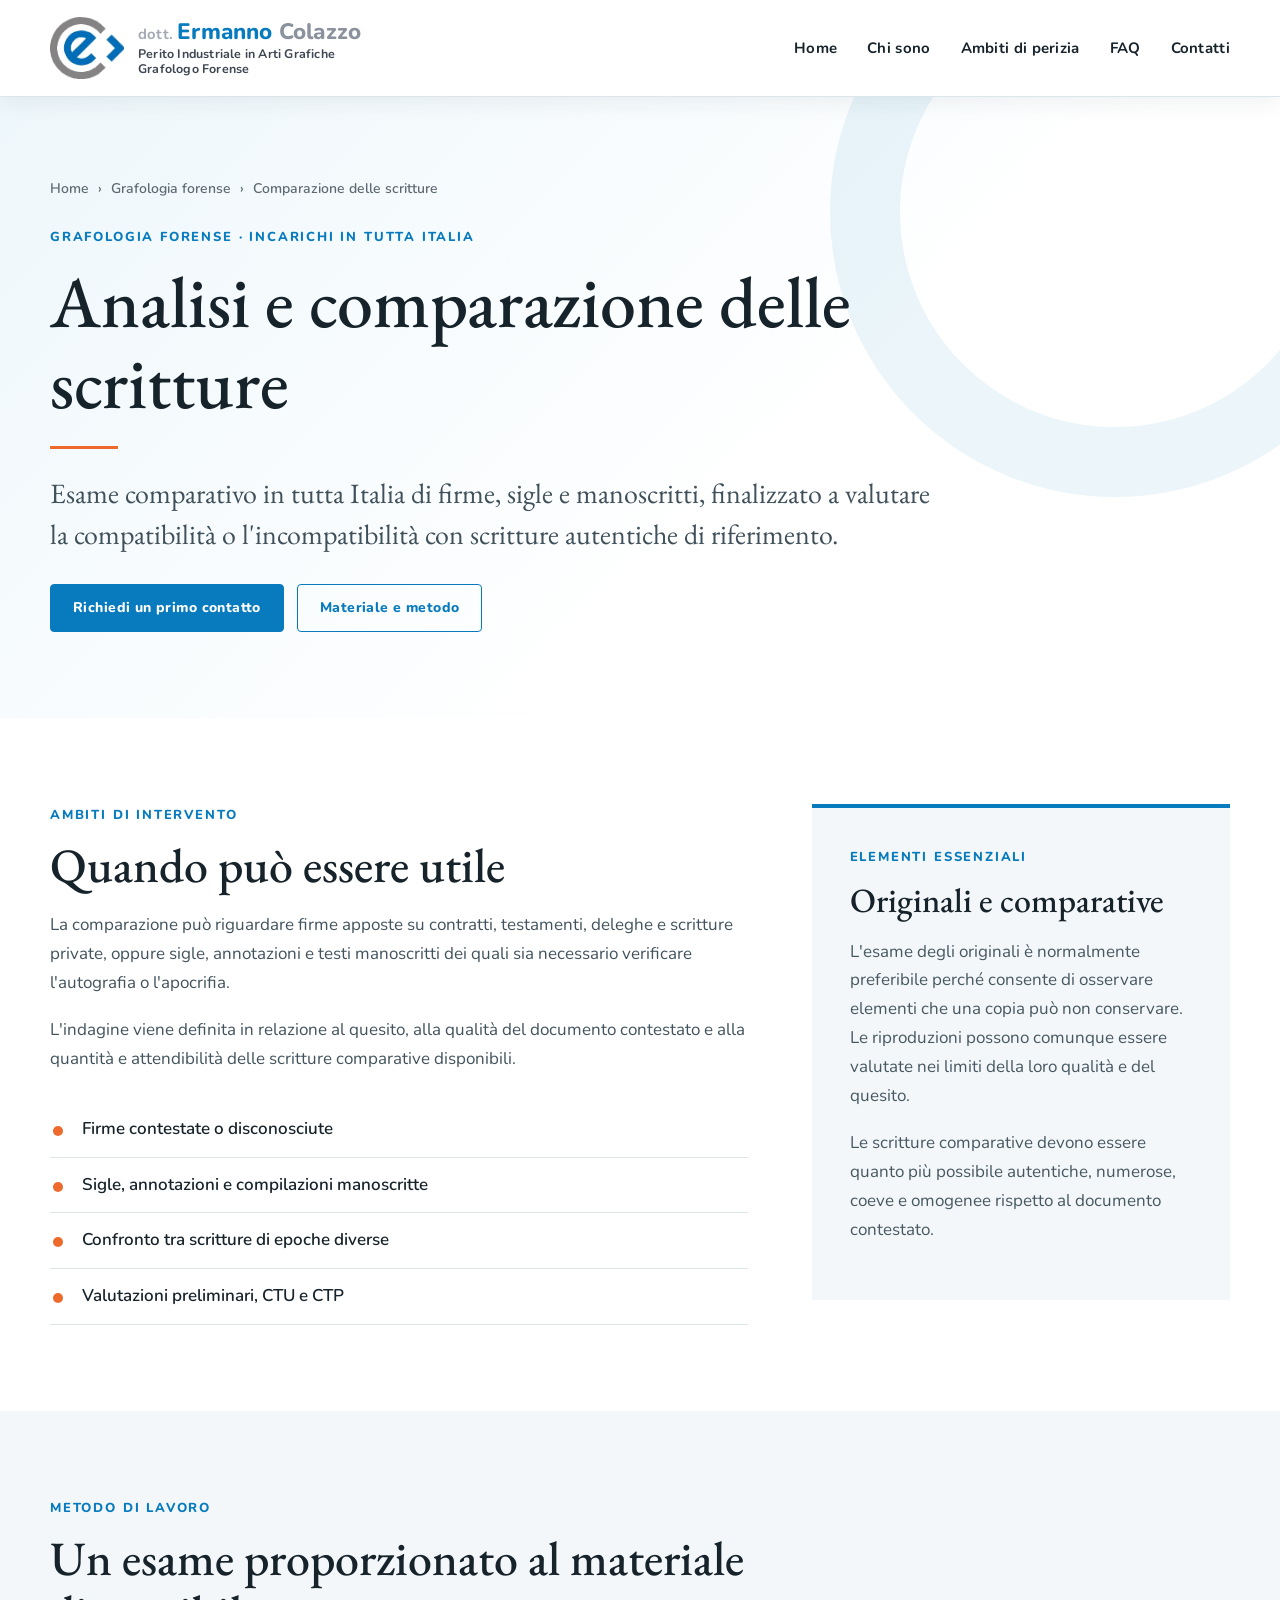
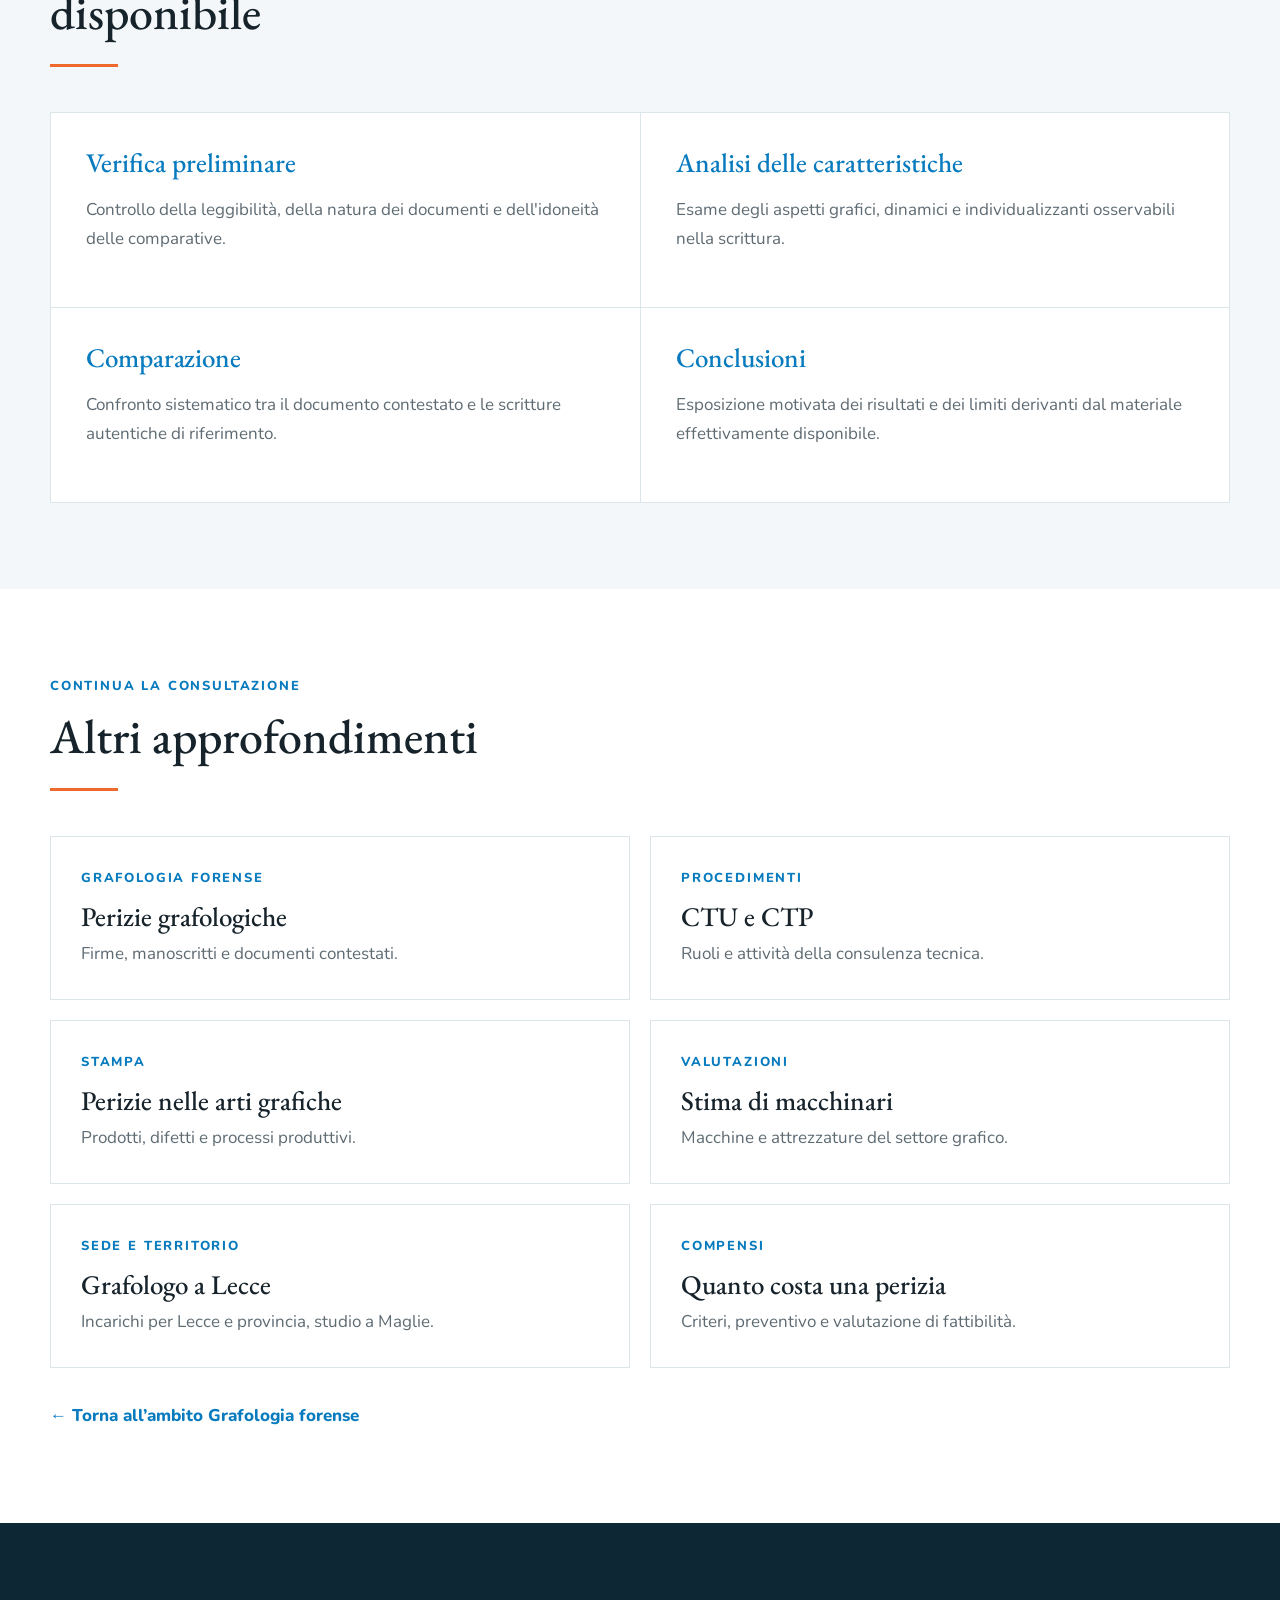
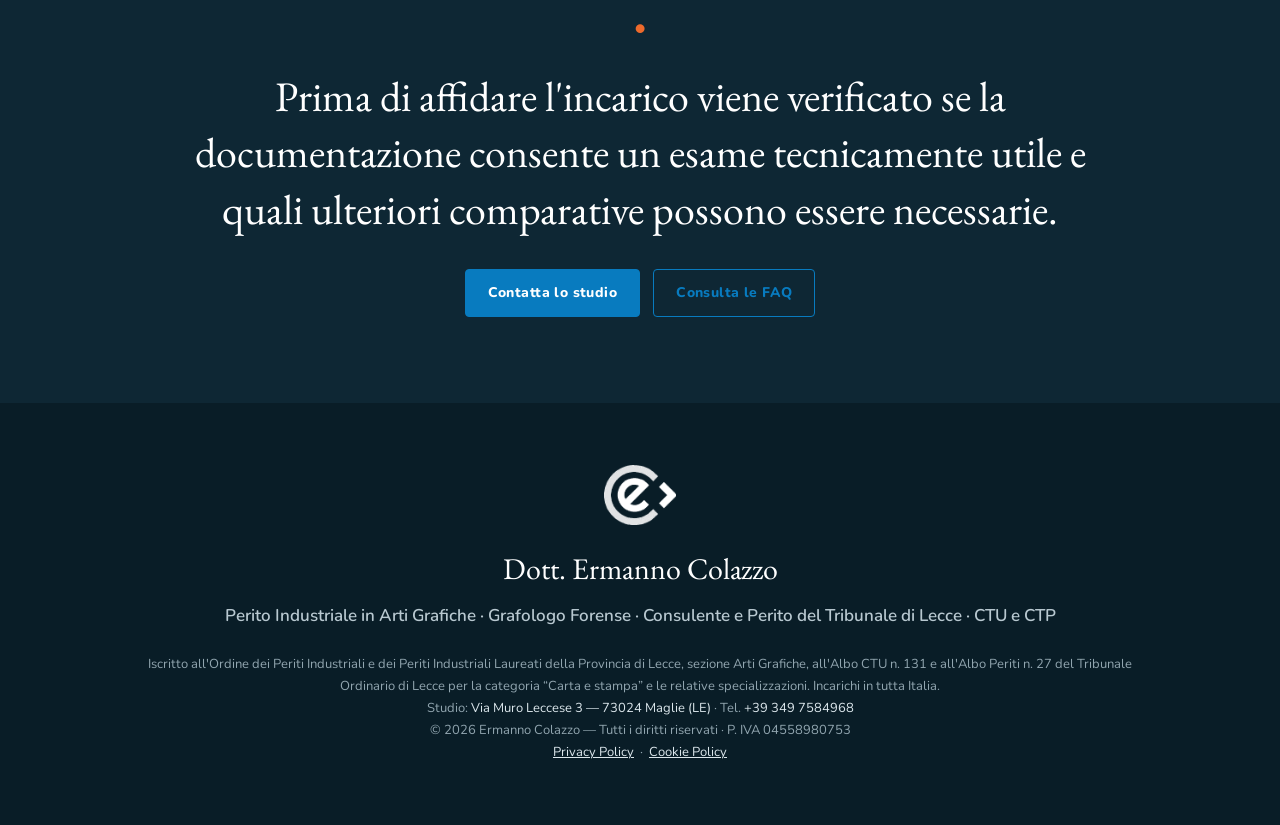
==== commit 7af8abb6: "Nuova pagina: come si determina il compenso di una perizia In Search Console tre query a intento com" ====
--- a/comparazione-scritture/index.html
+++ b/comparazione-scritture/index.html
@@ -88,6 +88,7 @@
           <a class="related-card" href="/perizie-arti-grafiche/"><span class="kicker">Stampa</span><h3>Perizie nelle arti grafiche</h3><p>Prodotti, difetti e processi produttivi.</p></a>
           <a class="related-card" href="/stima-macchinari/"><span class="kicker">Valutazioni</span><h3>Stima di macchinari</h3><p>Macchine e attrezzature del settore grafico.</p></a>
           <a class="related-card" href="/grafologo-lecce/"><span class="kicker">Sede e territorio</span><h3>Grafologo a Lecce</h3><p>Incarichi per Lecce e provincia, studio a Maglie.</p></a>
+          <a class="related-card" href="/costi-perizia/"><span class="kicker">Compensi</span><h3>Quanto costa una perizia</h3><p>Criteri, preventivo e valutazione di fattibilità.</p></a>
         </div>
         <div class="services-back"><a href="/perizie-grafologiche/">← Torna all’ambito Grafologia forense</a></div>
       </div>
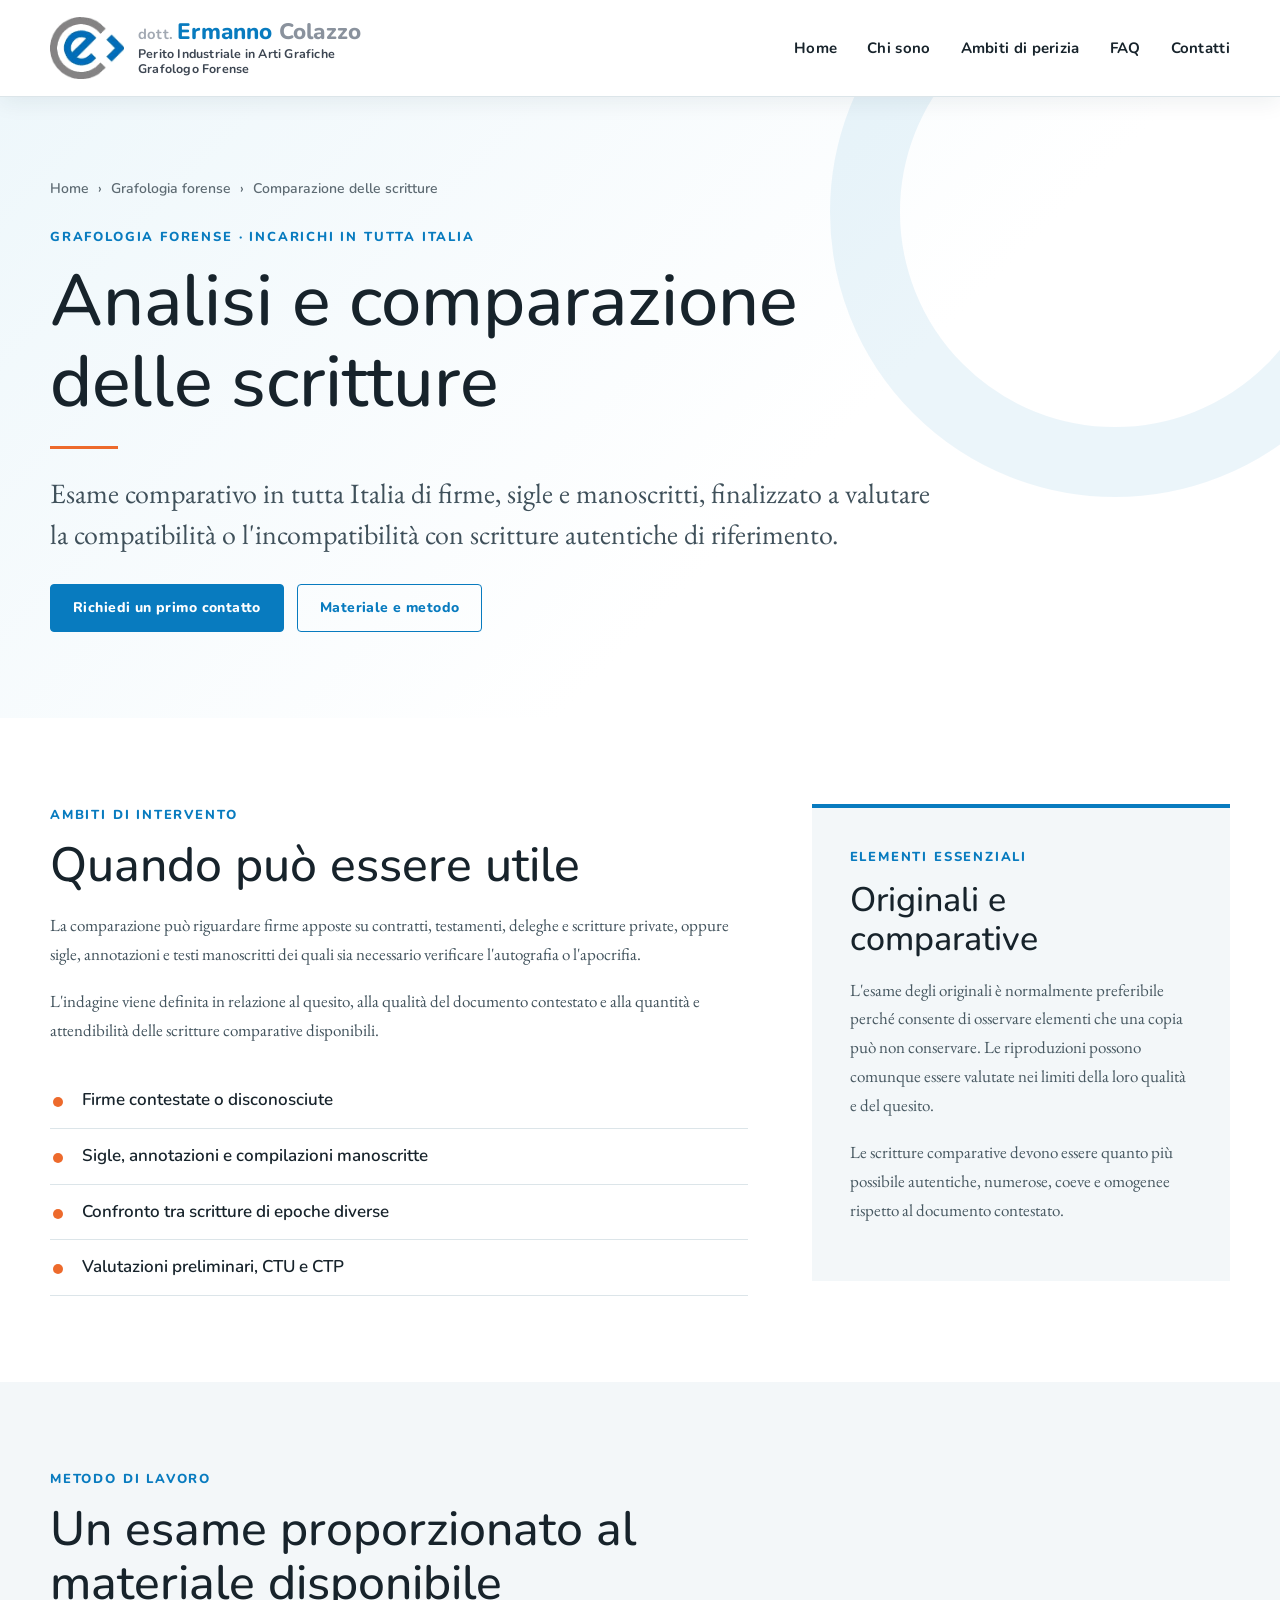
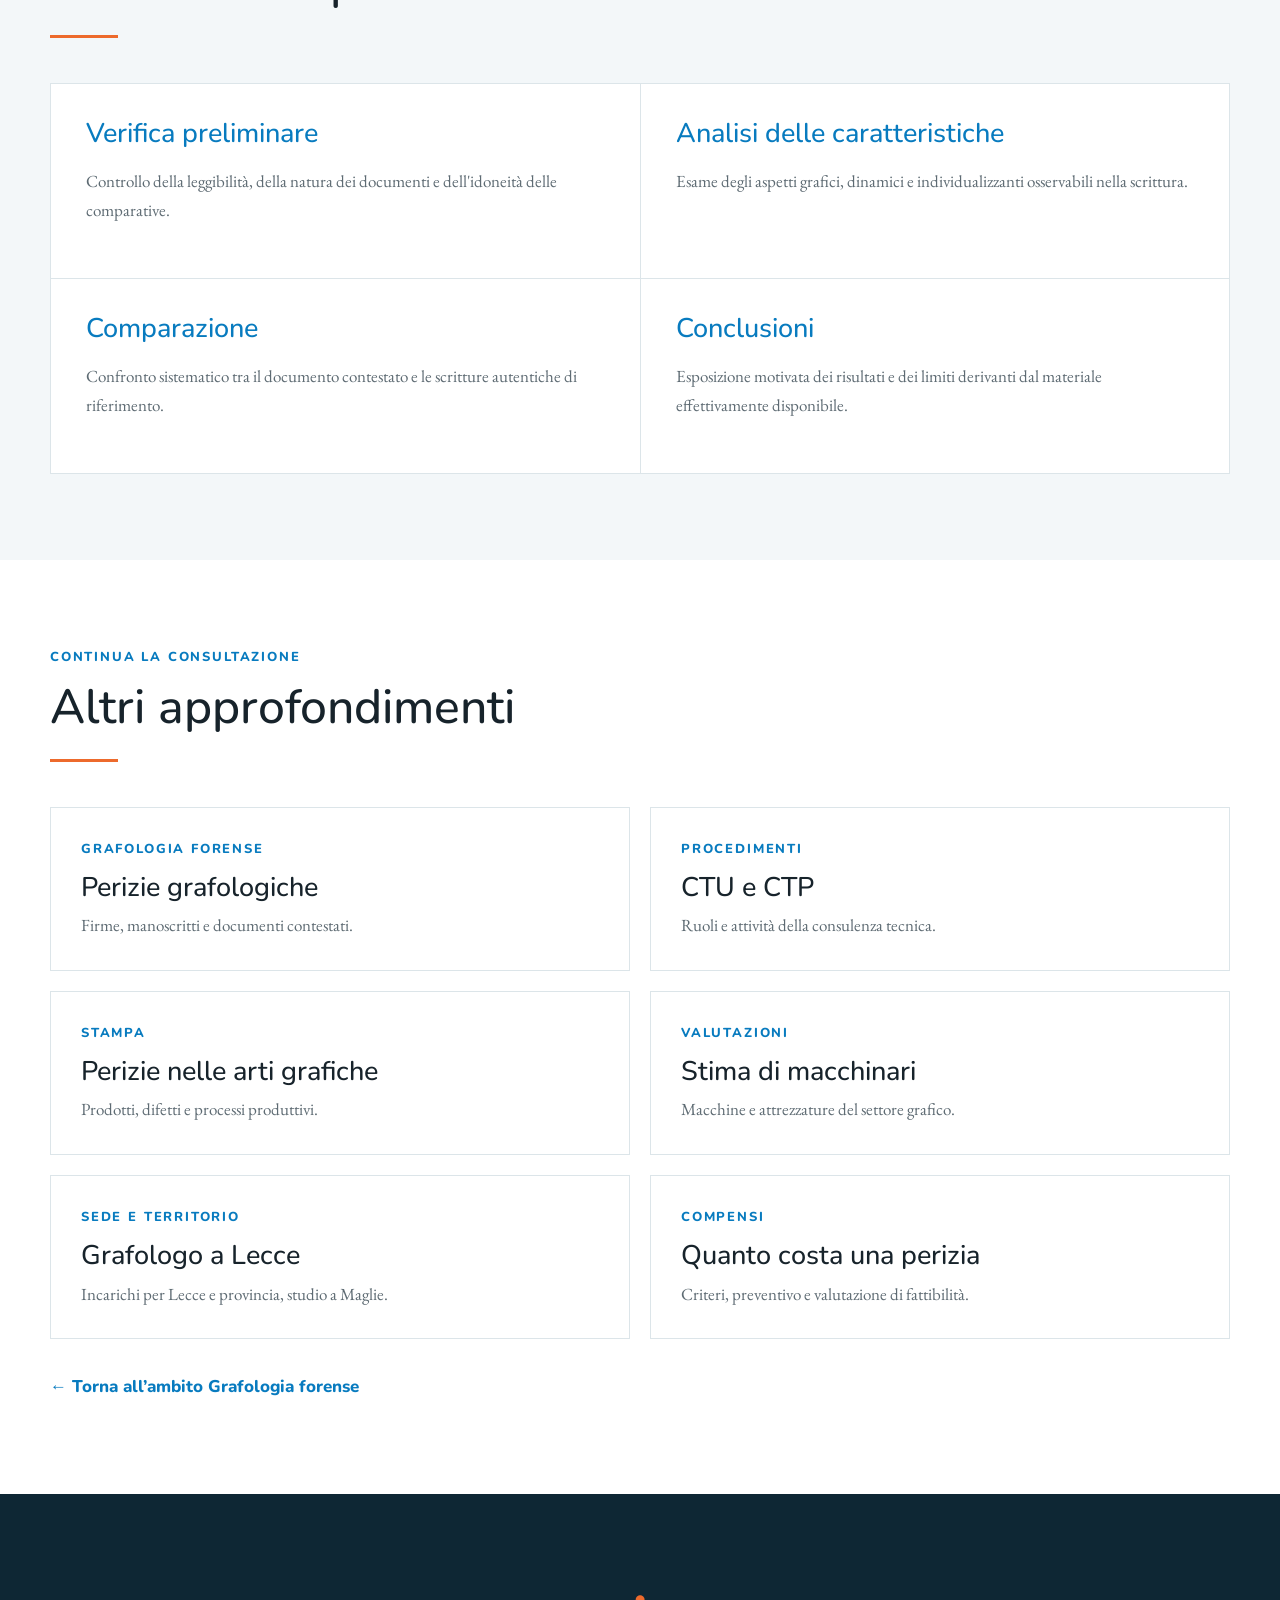
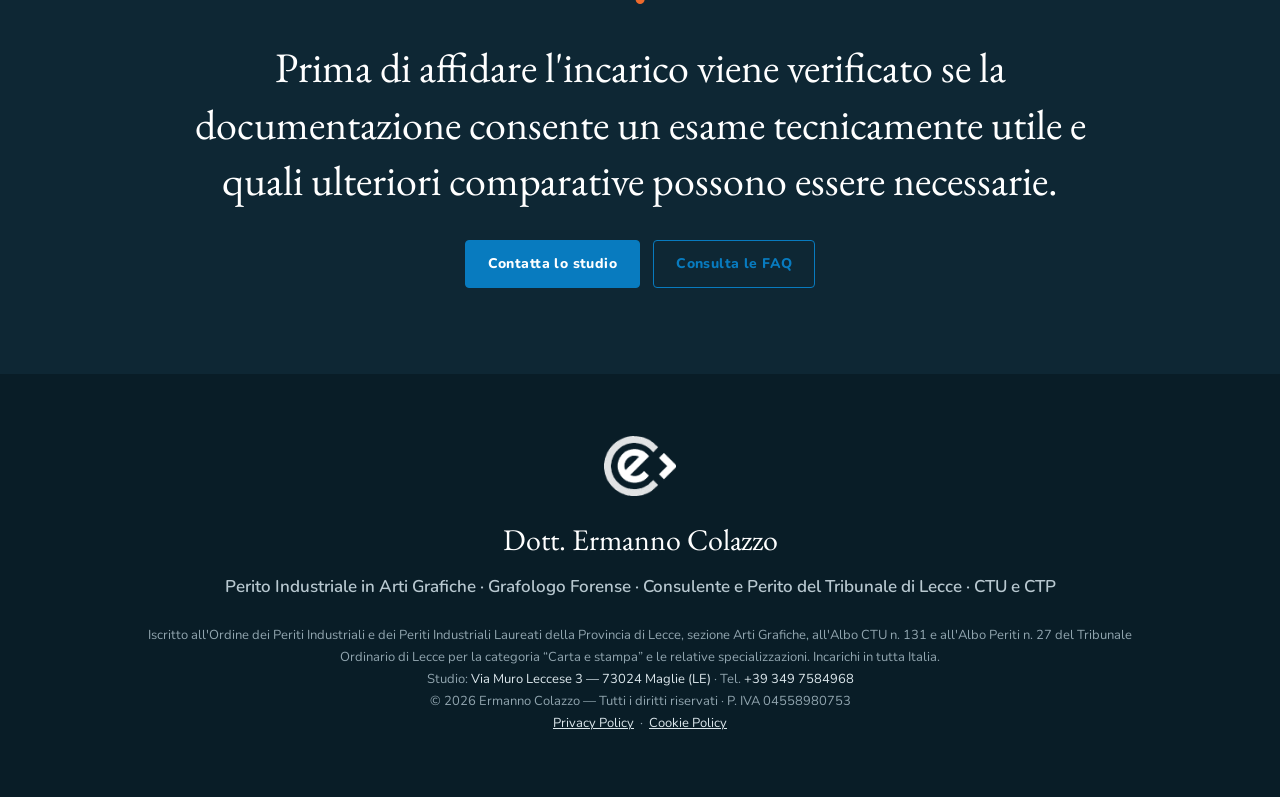
==== commit 042dd4b6: "Aggiorna il ?v= di styles.css dopo il cambio dei caratteri styles.css ha Cache-Control max-age=25920" ====
--- a/comparazione-scritture/index.html
+++ b/comparazione-scritture/index.html
@@ -11,7 +11,7 @@
   <link rel="preconnect" href="https://fonts.googleapis.com">
   <link rel="preconnect" href="https://fonts.gstatic.com" crossorigin>
   <link rel="preload" as="style" href="https://fonts.googleapis.com/css2?family=EB+Garamond:ital,wght@0,400;0,500;1,400&amp;family=Nunito:wght@300;400;500;600;700;800&amp;display=swap"><link href="https://fonts.googleapis.com/css2?family=EB+Garamond:ital,wght@0,400;0,500;1,400&amp;family=Nunito:wght@300;400;500;600;700;800&amp;display=swap" rel="stylesheet" media="print" onload="this.media='all'"><noscript><link href="https://fonts.googleapis.com/css2?family=EB+Garamond:ital,wght@0,400;0,500;1,400&amp;family=Nunito:wght@300;400;500;600;700;800&amp;display=swap" rel="stylesheet"></noscript>
-  <link rel="stylesheet" href="/styles.css?v=20260816-1">
+  <link rel="stylesheet" href="/styles.css?v=20261026-1">
 
 <script type="application/ld+json">
 {"@context":"https://schema.org","@type":"Service","@id":"https://www.ermannocolazzo.it/comparazione-scritture/#service","name":"Analisi e comparazione delle scritture","description":"Analisi comparativa della grafia finalizzata all'identificazione dell'autore della scrittura e alla verifica di autografia o apocrifia di firme e manoscritti.","serviceType":"Comparazione delle scritture","provider":{"@id":"https://www.ermannocolazzo.it/#studio"},"areaServed":{"@type":"Country","name":"Italia"},"url":"https://www.ermannocolazzo.it/comparazione-scritture/","availableChannel":{"@type":"ServiceChannel","serviceUrl":"https://www.ermannocolazzo.it/#contatti"}}
--- a/styles.css
+++ b/styles.css
@@ -1,7 +1,7 @@
 :root{--ink:#17232b;--muted:#5e6b73;--blue:#087bbf;--blue-dark:#075f93;--orange:#ed6a2c;--paper:#fff;--soft:#f3f7f9;--line:#dce5e9;--max:1180px}
 *{box-sizing:border-box}
 html{scroll-behavior:smooth}
-body{margin:0;color:var(--ink);background:var(--paper);font-family:"Nunito",Arial,sans-serif;font-size:17px;line-height:1.7}
+body{margin:0;color:var(--ink);background:var(--paper);font-family:'EB Garamond',Georgia,serif;font-size:17px;line-height:1.7}
 a{color:inherit;text-decoration:none}
 img{display:block;max-width:100%}
 .container{width:min(calc(100% - 40px),var(--max));margin-inline:auto}
@@ -27,7 +27,7 @@
 .breadcrumbs{display:flex;flex-wrap:wrap;align-items:center;gap:9px;margin-bottom:25px;color:var(--muted);font-size:14px;font-weight:600}
 .breadcrumbs a:hover{color:var(--blue)}
 .kicker{display:block;margin-bottom:13px;color:var(--blue);font-size:13px;font-weight:800;letter-spacing:.14em;text-transform:uppercase}
-h1,h2,h3{margin:0 0 18px;font-family:"EB Garamond",Georgia,serif;font-weight:500;line-height:1.12}
+h1,h2,h3{margin:0 0 18px;font-family:'Nunito',Arial,sans-serif;font-weight:500;line-height:1.12}
 h1{max-width:900px;font-size:clamp(43px,6vw,72px)}
 h2{font-size:clamp(32px,4vw,48px)}
 h3{font-size:27px}
@@ -77,3 +77,6 @@
 }
 @media(max-width:480px){.container{width:min(calc(100% - 28px),var(--max))}.wordmark .l2{display:block;font-size:.62rem}.logo-emblem{width:52px}.wordmark .l1{font-size:20px}h1{font-size:40px}.cta{align-items:stretch;flex-direction:column}.btn{width:100%}}
 
+/* Interfaccia sempre in carattere lineare: non eredita dal corpo del testo,
+   che e' in Garamond. Regola unica, in coda per avere la precedenza. */
+.btn,.kicker,.breadcrumbs,.services-back,.menu,.wordmark,.frole,.fnote,.evidence-list{font-family:'Nunito',Arial,sans-serif}
